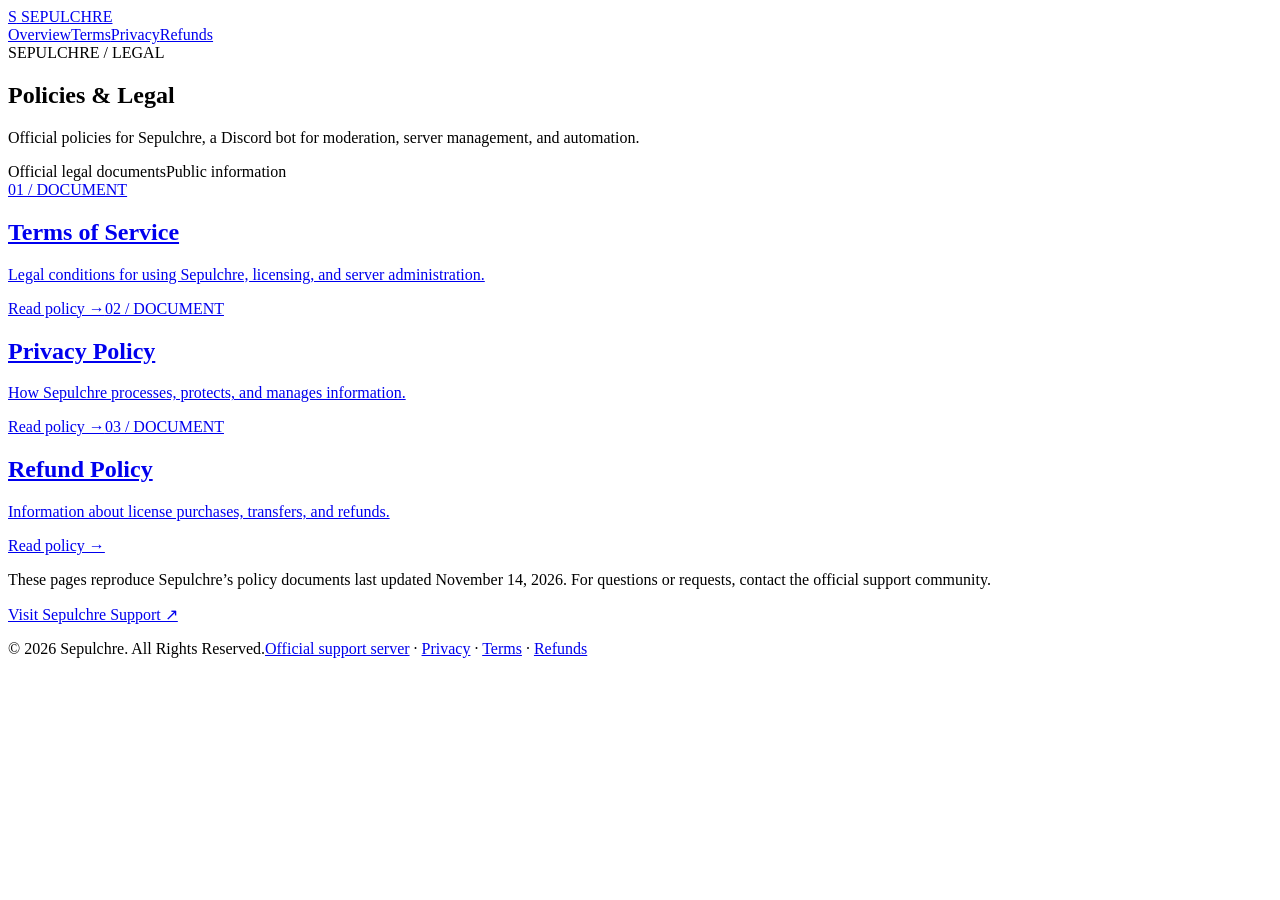
==== index.html @ 314eed8e "Add files via upload" ====
<!doctype html>
<html lang="en"><head><meta charset="utf-8"><meta name="viewport" content="width=device-width, initial-scale=1"><meta name="theme-color" content="#08090c"><meta name="description" content="Official policies for Sepulchre, a Discord bot for moderation, server management, and automation."><title>Policies &amp; Legal · Sepulchre</title><link rel="stylesheet" href="style.css"></head>
<body><header class="top"><div class="shell"><a class="brand" href="index.html"><span class="mark" aria-hidden="true">S</span> SEPULCHRE</a><nav class="nav" aria-label="Main navigation"><a href="index.html" aria-current="page">Overview</a><a href="terms.html">Terms</a><a href="privacy.html">Privacy</a><a href="refunds.html">Refunds</a></nav></div></header>
<section class="hero"><div class="shell"><div class="eyebrow">SEPULCHRE / LEGAL</div><h1>Policies &amp; Legal</h1><p>Official policies for Sepulchre, a Discord bot for moderation, server management, and automation.</p><div class="meta"><span class="pill">Official legal documents</span><span class="pill">Public information</span></div></div></section>
<main class="main shell"><div class="grid"><a class="tile" href="terms.html"><span class="number">01 / DOCUMENT</span><h2>Terms of Service</h2><p>Legal conditions for using Sepulchre, licensing, and server administration.</p><span class="read">Read policy →</span></a><a class="tile" href="privacy.html"><span class="number">02 / DOCUMENT</span><h2>Privacy Policy</h2><p>How Sepulchre processes, protects, and manages information.</p><span class="read">Read policy →</span></a><a class="tile" href="refunds.html"><span class="number">03 / DOCUMENT</span><h2>Refund Policy</h2><p>Information about license purchases, transfers, and refunds.</p><span class="read">Read policy →</span></a></div><p class="note">These pages reproduce Sepulchre’s policy documents last updated November 14, 2026. For questions or requests, contact the official support community.</p><p><a class="support" href="https://discord.gg/88nA6GTD7Q" target="_blank" rel="noopener noreferrer">Visit Sepulchre Support ↗</a></p></main><footer class="footer"><div class="shell"><span>© 2026 Sepulchre. All Rights Reserved.</span><span><a href="https://discord.gg/88nA6GTD7Q" target="_blank" rel="noopener noreferrer">Official support server</a> · <a href="privacy.html">Privacy</a> · <a href="terms.html">Terms</a> · <a href="refunds.html">Refunds</a></span></div></footer></body></html>
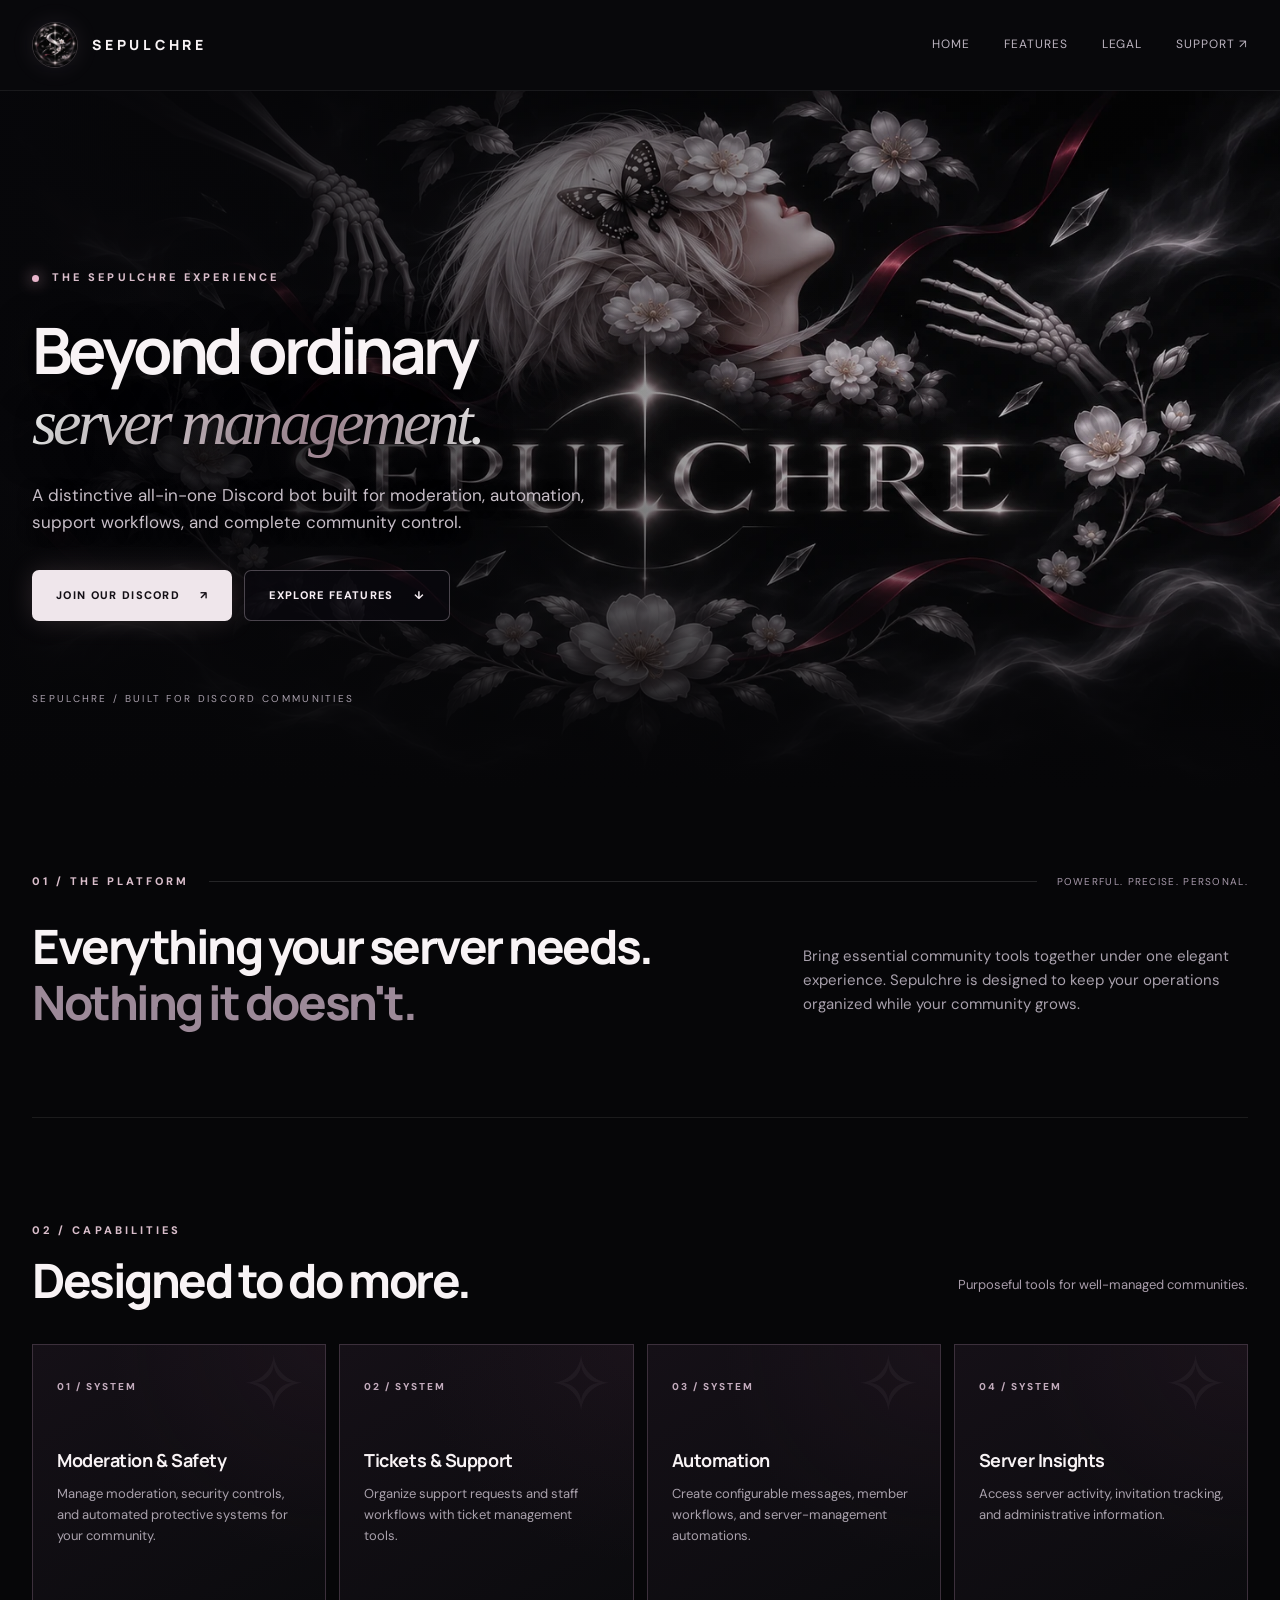
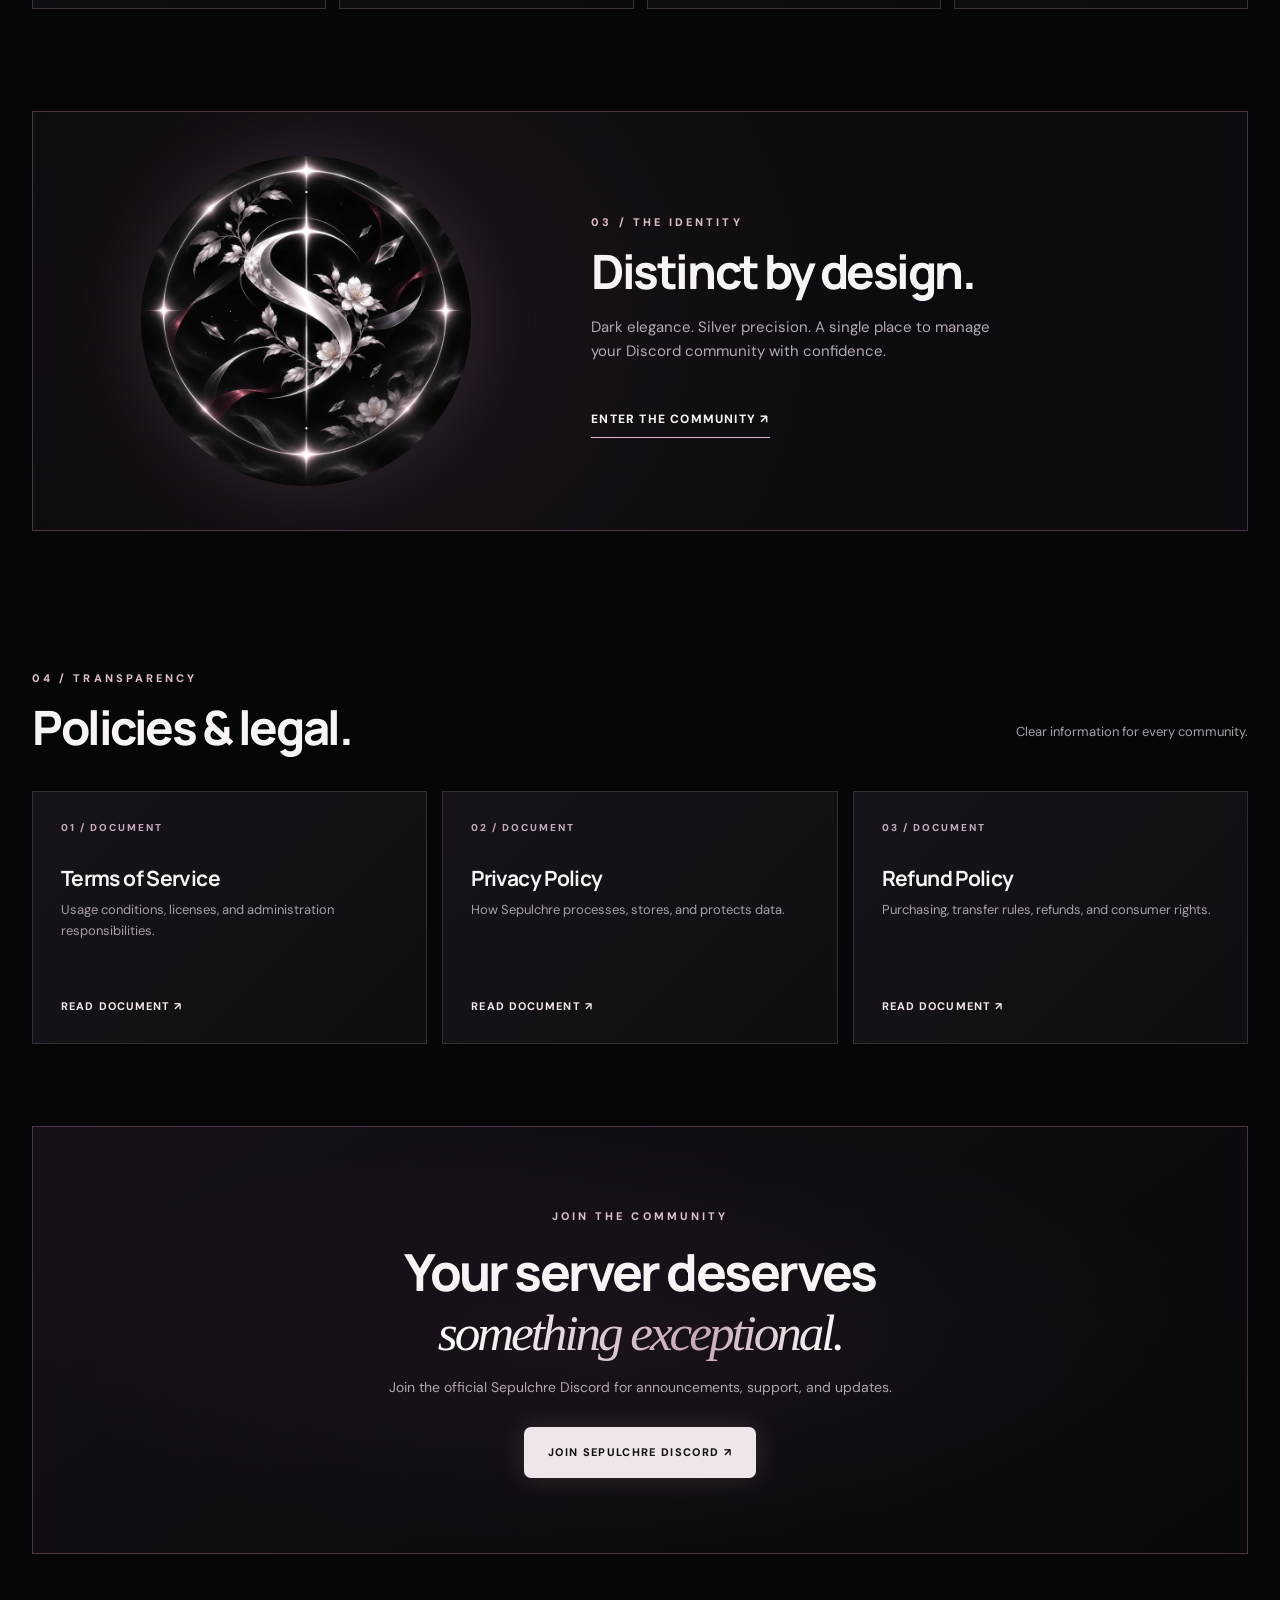
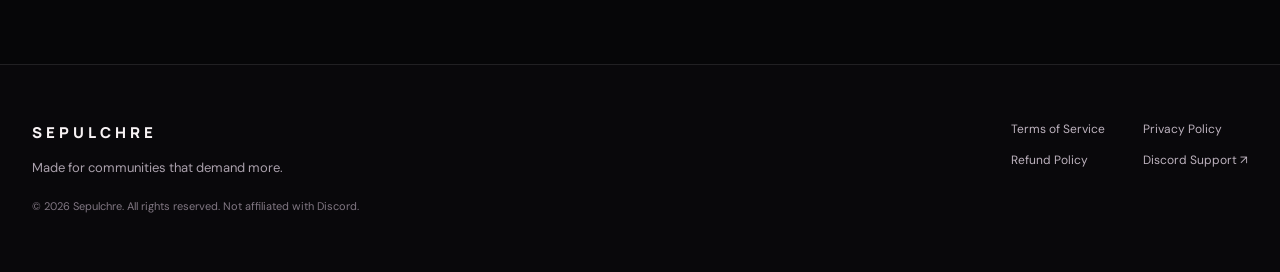
==== commit 34386a84: "Add files via upload" ====
--- a/index.html
+++ b/index.html
@@ -1,5 +1 @@
-<!doctype html>
-<html lang="en"><head><meta charset="utf-8"><meta name="viewport" content="width=device-width, initial-scale=1"><meta name="theme-color" content="#08090c"><meta name="description" content="Official policies for Sepulchre, a Discord bot for moderation, server management, and automation."><title>Policies &amp; Legal · Sepulchre</title><link rel="stylesheet" href="style.css"></head>
-<body><header class="top"><div class="shell"><a class="brand" href="index.html"><span class="mark" aria-hidden="true">S</span> SEPULCHRE</a><nav class="nav" aria-label="Main navigation"><a href="index.html" aria-current="page">Overview</a><a href="terms.html">Terms</a><a href="privacy.html">Privacy</a><a href="refunds.html">Refunds</a></nav></div></header>
-<section class="hero"><div class="shell"><div class="eyebrow">SEPULCHRE / LEGAL</div><h1>Policies &amp; Legal</h1><p>Official policies for Sepulchre, a Discord bot for moderation, server management, and automation.</p><div class="meta"><span class="pill">Official legal documents</span><span class="pill">Public information</span></div></div></section>
-<main class="main shell"><div class="grid"><a class="tile" href="terms.html"><span class="number">01 / DOCUMENT</span><h2>Terms of Service</h2><p>Legal conditions for using Sepulchre, licensing, and server administration.</p><span class="read">Read policy →</span></a><a class="tile" href="privacy.html"><span class="number">02 / DOCUMENT</span><h2>Privacy Policy</h2><p>How Sepulchre processes, protects, and manages information.</p><span class="read">Read policy →</span></a><a class="tile" href="refunds.html"><span class="number">03 / DOCUMENT</span><h2>Refund Policy</h2><p>Information about license purchases, transfers, and refunds.</p><span class="read">Read policy →</span></a></div><p class="note">These pages reproduce Sepulchre’s policy documents last updated November 14, 2026. For questions or requests, contact the official support community.</p><p><a class="support" href="https://discord.gg/88nA6GTD7Q" target="_blank" rel="noopener noreferrer">Visit Sepulchre Support ↗</a></p></main><footer class="footer"><div class="shell"><span>© 2026 Sepulchre. All Rights Reserved.</span><span><a href="https://discord.gg/88nA6GTD7Q" target="_blank" rel="noopener noreferrer">Official support server</a> · <a href="privacy.html">Privacy</a> · <a href="terms.html">Terms</a> · <a href="refunds.html">Refunds</a></span></div></footer></body></html>+<!doctype html><html lang="en"><head><meta charset="utf-8"><meta name="viewport" content="width=device-width,initial-scale=1"><meta name="theme-color" content="#07070a"><meta name="description" content="Sepulchre — a distinctive all-in-one Discord bot for moderation, automation, and server management."><meta property="og:title" content="Official Website"><meta property="og:description" content="Sepulchre — a distinctive all-in-one Discord bot for moderation, automation, and server management."><meta property="og:type" content="website"><meta property="og:image" content="https://enviedsince.github.io/sepulchre-legal/assets/sepulchre-banner.webp"><link rel="icon" href="assets/sepulchre-emblem.webp" type="image/webp"><link rel="stylesheet" href="style.css"><title>Official Website · Sepulchre</title></head><body class="page-home"><a class="skip-link" href="#main">Skip to content</a><header class="site-header"><div class="container header-inner"><a class="wordmark" href="index.html" aria-label="Sepulchre home"><img src="assets/sepulchre-emblem.webp" alt="" width="45" height="45"><span>SEPULCHRE</span></a><nav class="nav" aria-label="Primary navigation"><a href="index.html">Home</a><a href="index.html#features">Features</a><a href="index.html#documents">Legal</a><a href="https://discord.gg/88nA6GTD7Q" target="_blank" rel="noopener noreferrer">Support ↗</a></nav></div></header><main id="main"><section class="home-hero"><div class="hero-art" aria-hidden="true"></div><div class="hero-bottom-shade" aria-hidden="true"></div><div class="container home-hero-inner"><div class="hero-copy"><span class="hero-kicker"><span class="live-dot" aria-hidden="true"></span> THE SEPULCHRE EXPERIENCE</span><h1>Beyond ordinary<br><em>server management.</em></h1><p>A distinctive all-in-one Discord bot built for moderation, automation, support workflows, and complete community control.</p><div class="hero-buttons"><a class="button button-primary" href="https://discord.gg/88nA6GTD7Q" target="_blank" rel="noopener noreferrer">Join our Discord <span>↗</span></a><a class="button button-ghost" href="#features">Explore features <span>↓</span></a></div><span class="hero-caption">SEPULCHRE / BUILT FOR DISCORD COMMUNITIES</span></div></div></section><section class="intro-section container"><div class="intro-bar"><span class="section-tag">01 / THE PLATFORM</span><span class="tiny-line"></span><span class="intro-badge">POWERFUL. PRECISE. PERSONAL.</span></div><div class="intro-grid"><h2>Everything your server needs.<br><span>Nothing it doesn't.</span></h2><p>Bring essential community tools together under one elegant experience. Sepulchre is designed to keep your operations organized while your community grows.</p></div></section><section class="features-section container" id="features"><div class="section-heading"><div><p class="section-tag">02 / CAPABILITIES</p><h2>Designed to do more.</h2></div><p>Purposeful tools for well-managed communities.</p></div><div class="features-grid"><article class="feature"><span class="feature-num">01 / SYSTEM</span><h3>Moderation & Safety</h3><p>Manage moderation, security controls, and automated protective systems for your community.</p><span class="feature-deco">✧</span></article><article class="feature"><span class="feature-num">02 / SYSTEM</span><h3>Tickets & Support</h3><p>Organize support requests and staff workflows with ticket management tools.</p><span class="feature-deco">✧</span></article><article class="feature"><span class="feature-num">03 / SYSTEM</span><h3>Automation</h3><p>Create configurable messages, member workflows, and server-management automations.</p><span class="feature-deco">✧</span></article><article class="feature"><span class="feature-num">04 / SYSTEM</span><h3>Server Insights</h3><p>Access server activity, invitation tracking, and administrative information.</p><span class="feature-deco">✧</span></article></div></section><section class="identity-section container"><div class="identity-panel"><div class="identity-emblem"><img src="assets/sepulchre-emblem.webp" alt="Sepulchre silver S emblem" loading="lazy"></div><div class="identity-copy"><p class="section-tag">03 / THE IDENTITY</p><h2>Distinct by design.</h2><p>Dark elegance. Silver precision. A single place to manage your Discord community with confidence.</p><a href="https://discord.gg/88nA6GTD7Q" target="_blank" rel="noopener noreferrer">Enter the community <span>↗</span></a></div></div></section><section class="legal-section container" id="documents"><div class="section-heading"><div><p class="section-tag">04 / TRANSPARENCY</p><h2>Policies & legal.</h2></div><p>Clear information for every community.</p></div><div class="document-grid"><a href="terms.html" class="doc-card"><span>01 / DOCUMENT</span><h3>Terms of Service</h3><p>Usage conditions, licenses, and administration responsibilities.</p><b>Read document ↗</b></a><a href="privacy.html" class="doc-card"><span>02 / DOCUMENT</span><h3>Privacy Policy</h3><p>How Sepulchre processes, stores, and protects data.</p><b>Read document ↗</b></a><a href="refunds.html" class="doc-card"><span>03 / DOCUMENT</span><h3>Refund Policy</h3><p>Purchasing, transfer rules, refunds, and consumer rights.</p><b>Read document ↗</b></a></div></section><section class="cta-section container"><div class="cta-content"><span class="section-tag">JOIN THE COMMUNITY</span><h2>Your server deserves<br><em>something exceptional.</em></h2><p>Join the official Sepulchre Discord for announcements, support, and updates.</p><a class="button button-primary" href="https://discord.gg/88nA6GTD7Q" target="_blank" rel="noopener noreferrer">Join Sepulchre Discord ↗</a></div></section></main><footer class="footer"><div class="container footer-inner"><div><a href="index.html" class="footer-brand">SEPULCHRE</a><p>Made for communities that demand more.</p><small>© 2026 Sepulchre. All rights reserved. Not affiliated with Discord.</small></div><div class="footer-links"><a href="terms.html">Terms of Service</a><a href="privacy.html">Privacy Policy</a><a href="refunds.html">Refund Policy</a><a href="https://discord.gg/88nA6GTD7Q" target="_blank" rel="noopener noreferrer">Discord Support ↗</a></div></div></footer></body></html>
--- a/style.css
+++ b/style.css
@@ -0,0 +1,5 @@
+@import url('https://fonts.googleapis.com/css2?family=DM+Sans:wght@400;500;600;700&family=Manrope:wght@400;500;600;700;800&display=swap');
+:root{color-scheme:dark;--base:#060608;--panel:#0e0d11;--panel2:#141218;--white:#f8f3f5;--muted:#a8a0ac;--silver:#dad2dc;--rose:#9a586a;--border:#342b35}*{box-sizing:border-box}html{scroll-behavior:smooth;scroll-padding-top:100px}body{margin:0;background:var(--base);color:var(--white);font-family:'DM Sans',system-ui,-apple-system,sans-serif;line-height:1.6;-webkit-font-smoothing:antialiased}a{color:inherit;text-decoration:none}a:focus-visible{outline:2px solid #f4dfe9;outline-offset:4px}button,a{-webkit-tap-highlight-color:transparent}::selection{background:#824a62;color:#fff}.container{width:min(1240px,calc(100% - 64px));margin-inline:auto}.skip-link{position:absolute;left:-9999px;top:5px;background:#fff;color:#111;padding:12px;z-index:1000}.skip-link:focus{left:12px}.site-header{position:relative;z-index:30;background:#09090dcc;border-bottom:1px solid #ffffff12;backdrop-filter:blur(20px)}.header-inner{display:flex;justify-content:space-between;align-items:center;min-height:90px;gap:20px}.wordmark{display:inline-flex;align-items:center;gap:14px;font-family:Manrope,sans-serif;letter-spacing:.27em;font-weight:800;font-size:14px}.wordmark img{width:46px;height:46px;object-fit:cover;border-radius:50%;border:1px solid #e5cbd338;box-shadow:0 0 24px #edc6da18}.nav{display:flex;align-items:center;gap:34px}.nav a{font-size:12px;letter-spacing:.08em;text-transform:uppercase;color:#bcb4c0;transition:color .2s}.nav a:hover{color:#fff}.home-hero{min-height:710px;position:relative;isolation:isolate;background:#09080b;display:flex;align-items:end;overflow:hidden}.hero-art{position:absolute;inset:0;background-image:linear-gradient(90deg,#07070a 0%,#07070ad9 18%,#07070a65 43%,#07070a08 75%),url('assets/sepulchre-banner.webp');background-position:center,center 33%;background-size:cover;z-index:-3;opacity:.94}.hero-bottom-shade{position:absolute;inset:0;background:linear-gradient(0deg,#060608 1%,#06060812 50%,#06060844 100%);z-index:-2}.home-hero-inner{padding-top:140px;padding-bottom:94px}.hero-copy{max-width:680px}.hero-kicker,.section-tag,.kicker{color:#d9becb;font-size:11px;letter-spacing:.28em;font-weight:800;text-transform:uppercase}.hero-kicker{display:inline-flex;align-items:center;gap:13px}.live-dot{display:inline-block;width:7px;height:7px;border-radius:50%;background:#e8b5cb;box-shadow:0 0 15px #eab6c5}.hero-copy h1{font:700 clamp(45px,5vw,78px)/1.09 Manrope,sans-serif;letter-spacing:-.063em;margin:26px 0 24px;text-shadow:0 5px 38px #000}.hero-copy h1 em,.cta-content h2 em{font-family:Georgia,serif;font-weight:400;font-style:italic;letter-spacing:-.06em;background:linear-gradient(105deg,#fff 5%,#c6a8b6 65%,#fff);color:transparent;background-clip:text}.hero-copy>p{font-size:17px;max-width:570px;color:#c7bec7;text-shadow:0 3px 16px #000}.hero-buttons{display:flex;gap:12px;flex-wrap:wrap;margin-top:34px}.button{display:inline-flex;align-items:center;justify-content:center;gap:20px;min-height:51px;padding:13px 24px;border-radius:7px;text-transform:uppercase;font-size:11px;font-weight:800;letter-spacing:.12em;transition:transform .2s,box-shadow .2s,background .2s}.button:hover{transform:translateY(-2px)}.button-primary{background:#efe6eb;color:#141016;box-shadow:0 0 26px #e7bcc52a}.button-primary:hover{background:white;box-shadow:0 0 35px #ffdde05b}.button-ghost{border:1px solid #a599a46b;background:#0b09127a;color:#f8eff5}.button-ghost:hover{background:#ffffff14}.hero-caption{display:block;font-size:10px;letter-spacing:.23em;color:#aaa0ad;margin-top:70px}.intro-section{padding-top:72px;padding-bottom:86px;border-bottom:1px solid #ffffff15}.intro-bar{display:flex;align-items:center;gap:20px}.tiny-line{height:1px;flex:1;background:#ffffff20}.intro-badge{color:#a799aa;font-size:10px;letter-spacing:.13em}.intro-grid{display:grid;grid-template-columns:1.2fr .8fr;gap:8vw;align-items:end;margin-top:27px}.intro-grid h2,.section-heading h2,.identity-copy h2{font:750 clamp(32px,3.7vw,54px)/1.2 Manrope,sans-serif;letter-spacing:-.052em;margin:0}.intro-grid h2 span{color:#9c8998}.intro-grid p{color:var(--muted);font-size:15px;max-width:440px}.features-section,.legal-section{padding-top:104px;padding-bottom:82px}.section-heading{display:flex;align-items:end;justify-content:space-between;gap:24px;margin-bottom:35px}.section-heading .section-tag{margin:0 0 12px}.section-heading>p{color:#a99dab;font-size:13px}.features-grid{display:grid;grid-template-columns:repeat(4,minmax(0,1fr));gap:13px}.feature{position:relative;min-height:265px;border:1px solid #3c303c;background:radial-gradient(circle at 100% 0%,#3e243632,transparent 55%),linear-gradient(150deg,#151017,#0b0b0e);padding:27px 24px;overflow:hidden;transition:transform .25s,border-color .25s}.feature:hover,.doc-card:hover{transform:translateY(-5px);border-color:#8d6d83}.feature-num,.doc-card>span{font-size:10px;letter-spacing:.2em;color:#c3acbd;font-weight:800}.feature h3{font-size:18px;font-family:Manrope,sans-serif;letter-spacing:-.025em;margin:49px 0 9px}.feature p{font-size:13px;color:#a9a1ac;margin:0}.feature-deco{position:absolute;font-size:80px;top:0;right:18px;color:#eed5e40c;line-height:1}.identity-section{padding-top:20px;padding-bottom:35px}.identity-panel{border:1px solid #493748;min-height:420px;background:radial-gradient(circle at 30% 50%,#4b2b443c,transparent 54%),#0d0b0f;display:grid;grid-template-columns:.9fr 1.1fr;align-items:center;overflow:hidden}.identity-emblem{display:grid;place-items:center;padding:24px}.identity-emblem img{width:min(330px,80%);border-radius:50%;box-shadow:0 0 75px #f0cfdf1d}.identity-copy{padding:65px 7vw 65px 12px}.identity-copy p:not(.section-tag){max-width:420px;color:#b4a8b5;font-size:15px}.identity-copy a{display:inline-block;border-bottom:1px solid #d8b8cc;padding:15px 0 8px;margin-top:17px;font-size:12px;font-weight:800;letter-spacing:.1em;text-transform:uppercase}.document-grid{display:grid;grid-template-columns:repeat(3,minmax(0,1fr));gap:15px}.doc-card{display:flex;flex-direction:column;min-height:253px;padding:28px;border:1px solid #352e38;background:linear-gradient(135deg,#18131b,#0f0e12);transition:transform .2s,border-color .2s}.doc-card h3{font:700 21px Manrope,sans-serif;letter-spacing:-.03em;margin:28px 0 8px}.doc-card p{font-size:13px;color:#aa9dab;margin:0}.doc-card b{font-size:11px;letter-spacing:.1em;text-transform:uppercase;color:#f5e8ef;margin-top:auto;padding-top:28px}.cta-section{padding-bottom:110px}.cta-content{text-align:center;padding:75px 20px;border:1px solid #4b3544;background:radial-gradient(ellipse at center,#3b243940,transparent 70%),linear-gradient(145deg,#171018,#08080b)}.cta-content h2{font:750 clamp(35px,4vw,57px)/1.15 Manrope,sans-serif;letter-spacing:-.05em;margin:14px 0}.cta-content>p{font-size:14px;color:#b0a5af;margin-bottom:28px}.footer{border-top:1px solid #ffffff19;background:#09080b}.footer-inner{display:flex;justify-content:space-between;gap:35px;padding-top:55px;padding-bottom:54px}.footer-brand{font:800 15px Manrope,sans-serif;letter-spacing:.27em}.footer p{font-size:13px;color:#aaa0ac}.footer small{color:#817783;font-size:11px}.footer-links{display:grid;grid-template-columns:repeat(2,max-content);gap:12px 38px;align-content:start}.footer-links a{color:#bdb2be;font-size:12px}.footer-links a:hover{color:white}
+/* Policy pages: preserve the original document wording exactly */
+.legal-hero{border-bottom:1px solid #ffffff17;position:relative;isolation:isolate;overflow:hidden;background:#0b090e;padding:92px 0 72px}.legal-art{position:absolute;inset:0;z-index:-1;background:linear-gradient(90deg,#09080de8,#09080db8 58%,#09080db0),url('assets/sepulchre-banner.webp') center 38%/cover;opacity:.8}.kicker{margin:0}.kicker-line{display:inline-block;width:23px;height:1px;background:#bda3b4;vertical-align:middle;margin:0 8px}.legal-hero h1{font:750 clamp(37px,5vw,68px)/1.12 Manrope,sans-serif;letter-spacing:-.06em;margin:20px 0 12px}.lead{max-width:660px;color:#c6bbc7;font-size:16px}.legal-meta{display:flex;flex-wrap:wrap;gap:12px;margin-top:26px}.legal-meta span{border:1px solid #675061;background:#171019c7;padding:8px 12px;font-size:10px;letter-spacing:.1em;color:#e2cfdc}.legal-main{padding-top:55px;padding-bottom:95px}.legal-layout{display:grid;grid-template-columns:230px 1fr;gap:34px;align-items:start}.legal-sidebar{position:sticky;top:24px;display:flex;flex-direction:column;gap:6px;border:1px solid #382d37;background:#100d12;padding:18px}.side-title{font-size:10px;letter-spacing:.2em;font-weight:800;color:#bca4b7;margin:6px 10px 17px}.legal-sidebar>a{display:flex;justify-content:space-between;padding:12px 10px;font-size:13px;color:#b8adb9}.legal-sidebar>a:hover,.legal-sidebar>a.selected{background:#2b1b2a;color:#fff}.side-support{border-top:1px solid #ffffff17;padding:21px 10px 5px;color:#998c9b;font-size:12px}.side-support a{display:block;color:#efe0ea;margin-top:9px}.legal-document{background:linear-gradient(135deg,#151018,#0c0b0e);border:1px solid #403341;padding:clamp(24px,4vw,58px);min-width:0}.policy>h1{display:none}.policy{font-size:14px;line-height:1.92;overflow-wrap:anywhere}.policy p,.policy li{color:#c4bac6}.policy p:first-of-type{color:#b1a2b3}.policy strong{color:#f6eef3}.policy h3,.policy h2{font:700 clamp(18px,2vw,24px)/1.35 Manrope,sans-serif;letter-spacing:-.025em;color:#fbf2f7;margin:40px 0 17px;scroll-margin-top:20px}.policy ul{padding-left:22px}.policy li{padding-left:3px;margin:7px 0}.policy hr{border:0;border-top:1px solid #463342;margin:32px 0}.policy a{color:#f1cfe0;text-decoration:underline;text-underline-offset:3px}
+@media(max-width:1050px){.features-grid{grid-template-columns:repeat(2,minmax(0,1fr))}.home-hero{min-height:650px}.hero-art{background-position:center,58% center}}@media(max-width:740px){.container{width:min(100% - 34px,1240px)}.header-inner{min-height:74px;flex-wrap:wrap;padding:10px 0}.wordmark{font-size:11px;gap:8px}.wordmark img{width:37px;height:37px}.nav{gap:12px}.nav a{font-size:10px}.home-hero{min-height:680px;align-items:end}.hero-art{background-image:linear-gradient(0deg,#060608 0%,#07070aa8 50%,#07070a40 100%),url('assets/sepulchre-banner.webp');background-position:center,61% top;background-size:cover}.home-hero-inner{padding-top:230px;padding-bottom:64px}.hero-copy h1{font-size:clamp(38px,9vw,57px)}.hero-copy>p{font-size:15px}.hero-caption{margin-top:45px}.intro-section{padding-top:54px;padding-bottom:54px}.intro-grid{grid-template-columns:1fr;gap:8px}.intro-badge{display:none}.features-section,.legal-section{padding-top:65px;padding-bottom:48px}.section-heading{display:block}.features-grid,.document-grid{grid-template-columns:1fr}.feature{min-height:215px}.feature h3{margin-top:28px}.identity-panel{grid-template-columns:1fr}.identity-emblem{padding:30px}.identity-emblem img{max-width:210px}.identity-copy{padding:15px 30px 48px}.cta-section{padding-bottom:65px}.cta-content{padding:55px 16px}.footer-inner{flex-direction:column}.footer-links{gap:10px 24px}.legal-hero{padding:65px 0 45px}.legal-layout{grid-template-columns:1fr;gap:22px}.legal-sidebar{position:static}.legal-main{padding:25px 0 60px}.legal-document{padding:25px 18px}.policy{font-size:13px}}@media(prefers-reduced-motion:reduce){*,*:before,*:after{scroll-behavior:auto!important;transition:none!important;animation:none!important}}
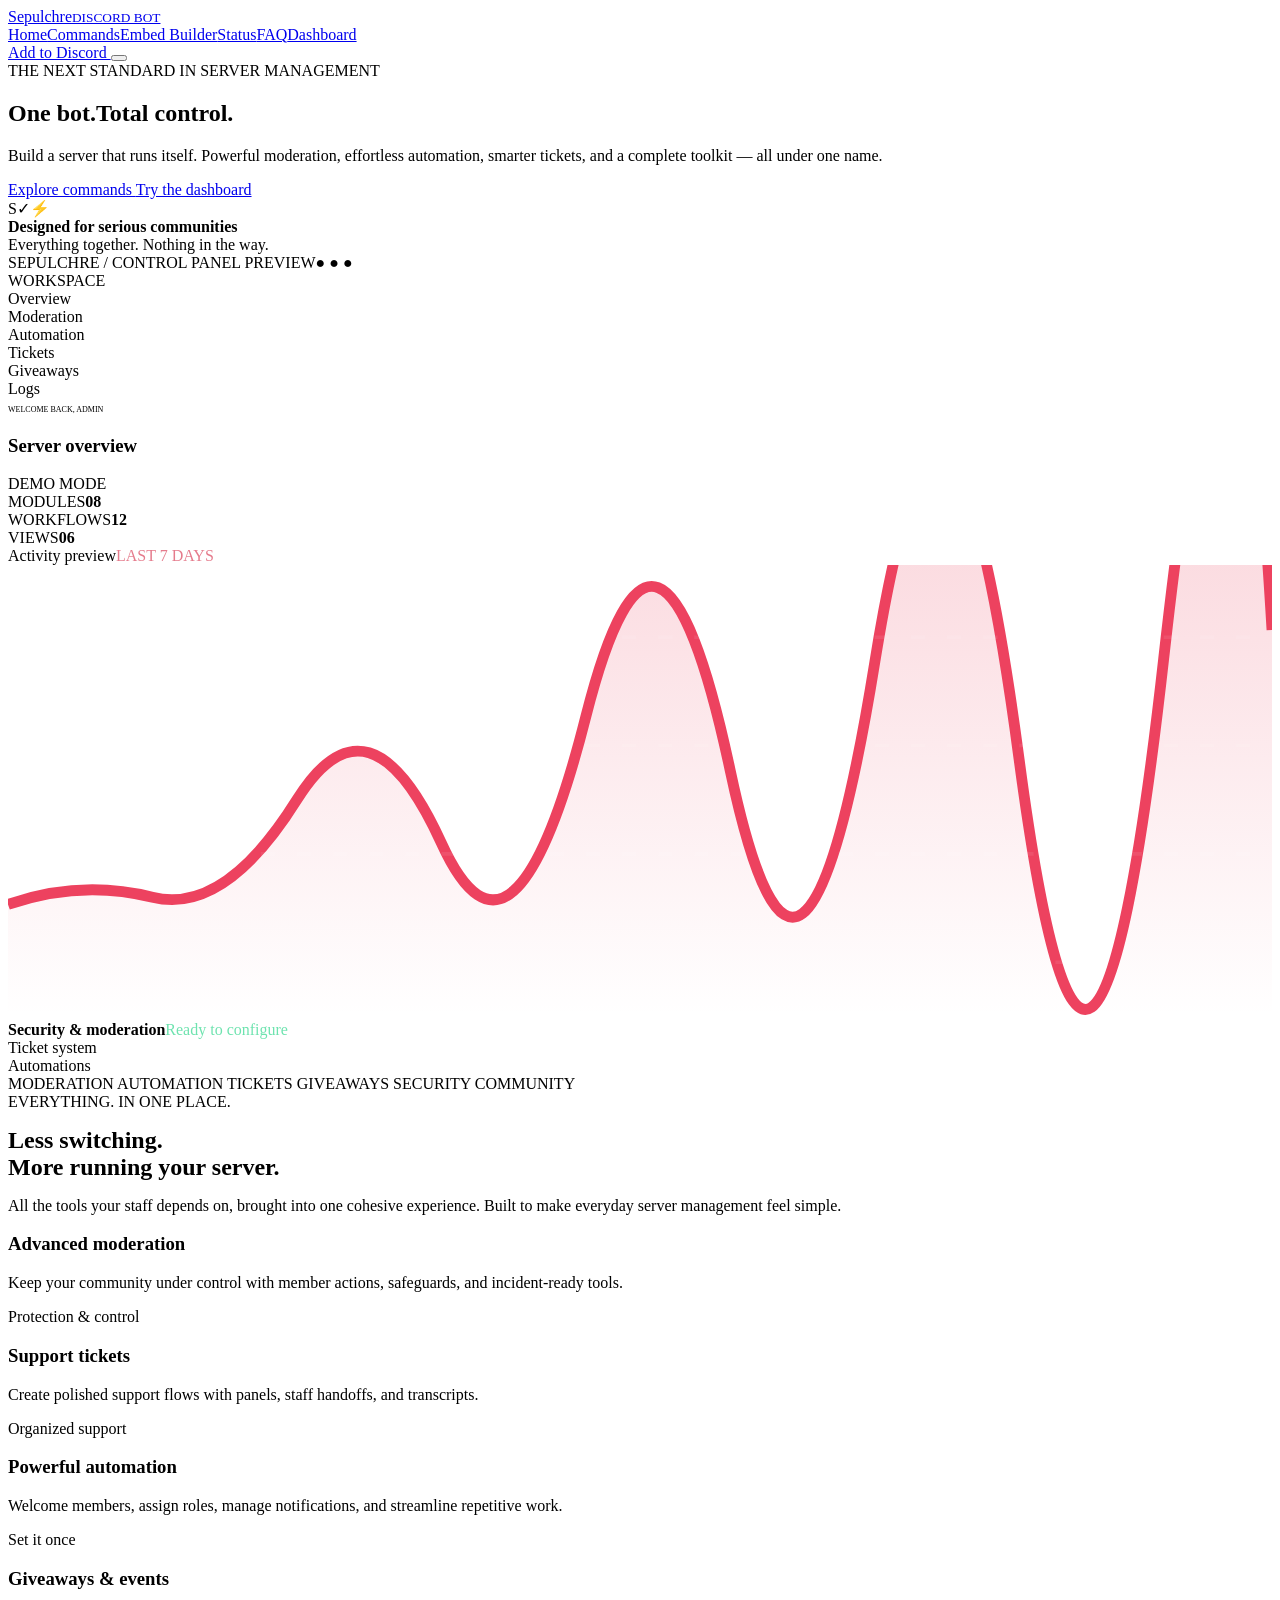
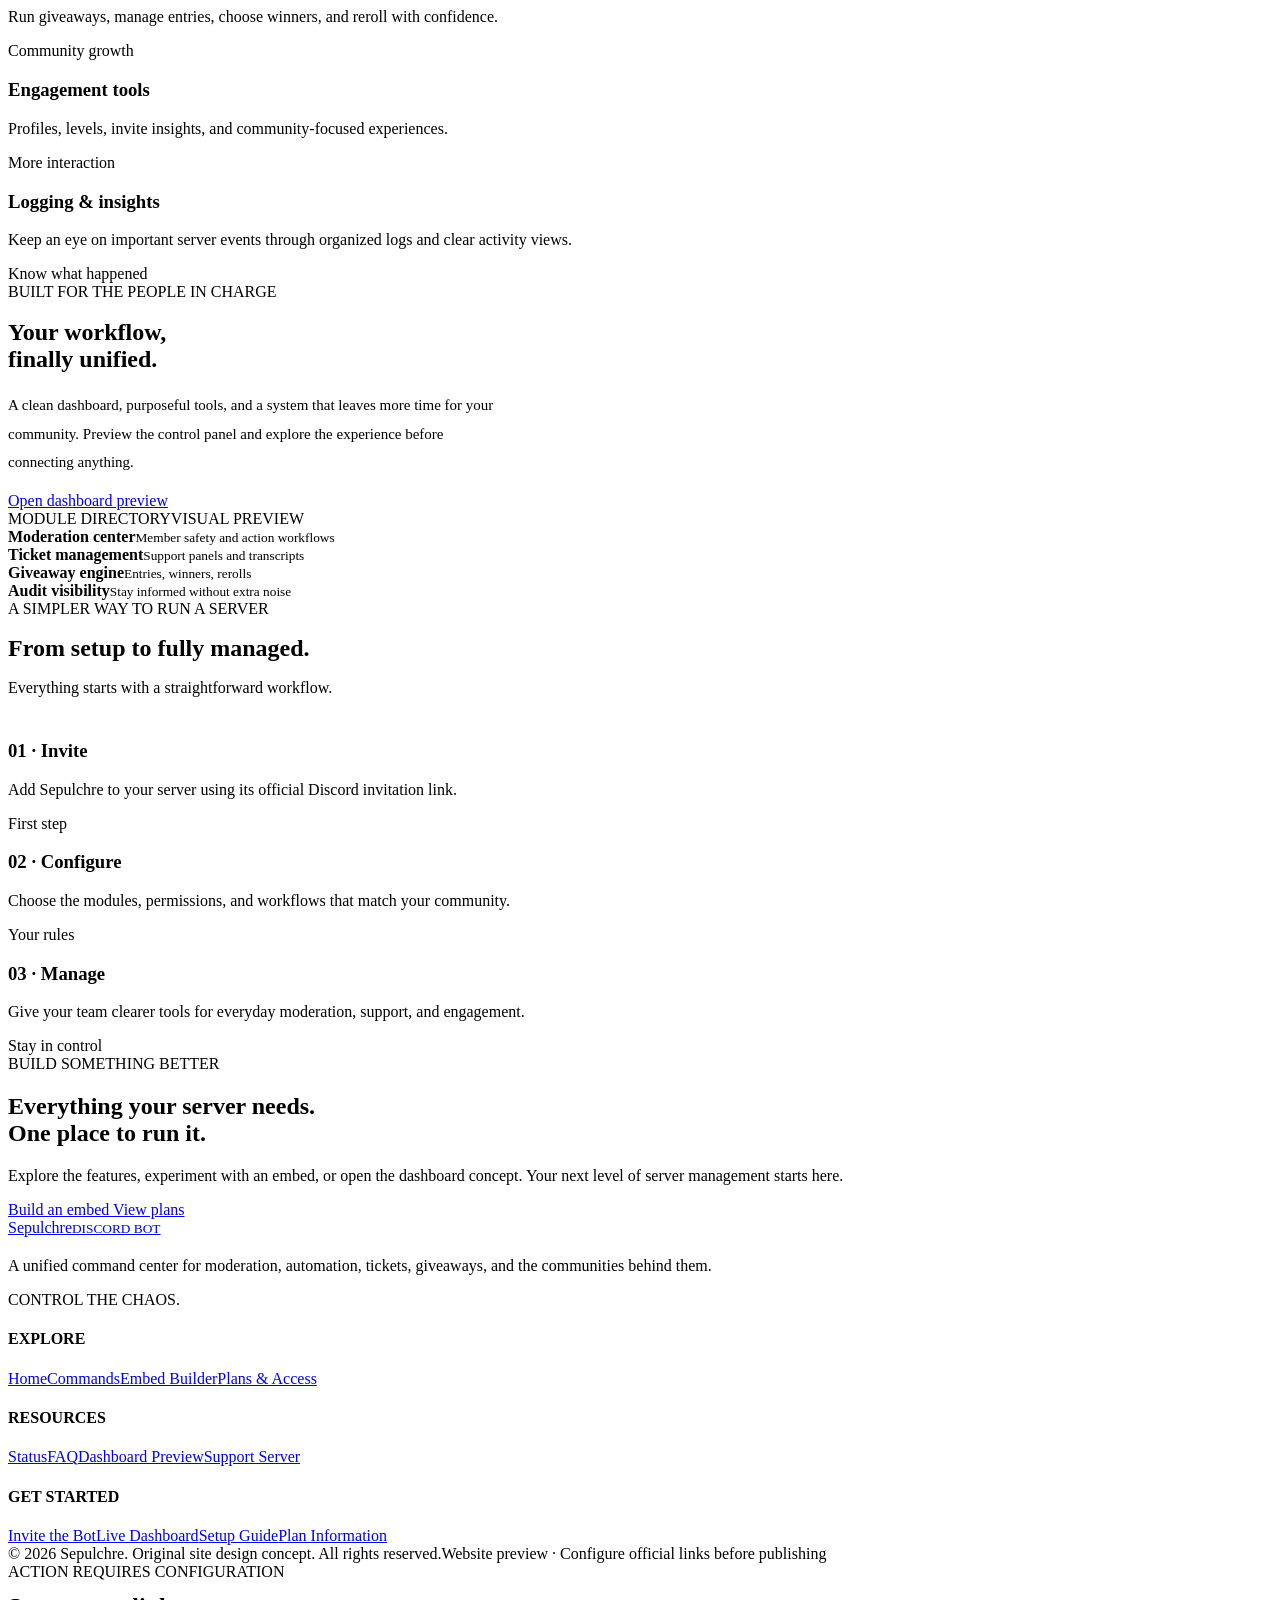
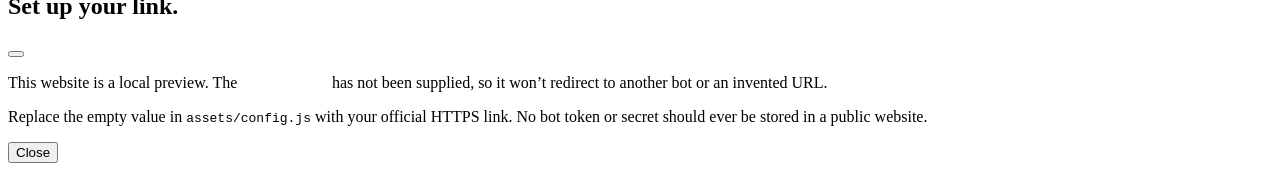
==== commit 7725fe65: "Add files via upload" ====
--- a/index.html
+++ b/index.html
@@ -1 +1,5 @@
-<!doctype html><html lang="en"><head><meta charset="utf-8"><meta name="viewport" content="width=device-width,initial-scale=1"><meta name="theme-color" content="#07070a"><meta name="description" content="Sepulchre — a distinctive all-in-one Discord bot for moderation, automation, and server management."><meta property="og:title" content="Official Website"><meta property="og:description" content="Sepulchre — a distinctive all-in-one Discord bot for moderation, automation, and server management."><meta property="og:type" content="website"><meta property="og:image" content="https://enviedsince.github.io/sepulchre-legal/assets/sepulchre-banner.webp"><link rel="icon" href="assets/sepulchre-emblem.webp" type="image/webp"><link rel="stylesheet" href="style.css"><title>Official Website · Sepulchre</title></head><body class="page-home"><a class="skip-link" href="#main">Skip to content</a><header class="site-header"><div class="container header-inner"><a class="wordmark" href="index.html" aria-label="Sepulchre home"><img src="assets/sepulchre-emblem.webp" alt="" width="45" height="45"><span>SEPULCHRE</span></a><nav class="nav" aria-label="Primary navigation"><a href="index.html">Home</a><a href="index.html#features">Features</a><a href="index.html#documents">Legal</a><a href="https://discord.gg/88nA6GTD7Q" target="_blank" rel="noopener noreferrer">Support ↗</a></nav></div></header><main id="main"><section class="home-hero"><div class="hero-art" aria-hidden="true"></div><div class="hero-bottom-shade" aria-hidden="true"></div><div class="container home-hero-inner"><div class="hero-copy"><span class="hero-kicker"><span class="live-dot" aria-hidden="true"></span> THE SEPULCHRE EXPERIENCE</span><h1>Beyond ordinary<br><em>server management.</em></h1><p>A distinctive all-in-one Discord bot built for moderation, automation, support workflows, and complete community control.</p><div class="hero-buttons"><a class="button button-primary" href="https://discord.gg/88nA6GTD7Q" target="_blank" rel="noopener noreferrer">Join our Discord <span>↗</span></a><a class="button button-ghost" href="#features">Explore features <span>↓</span></a></div><span class="hero-caption">SEPULCHRE / BUILT FOR DISCORD COMMUNITIES</span></div></div></section><section class="intro-section container"><div class="intro-bar"><span class="section-tag">01 / THE PLATFORM</span><span class="tiny-line"></span><span class="intro-badge">POWERFUL. PRECISE. PERSONAL.</span></div><div class="intro-grid"><h2>Everything your server needs.<br><span>Nothing it doesn't.</span></h2><p>Bring essential community tools together under one elegant experience. Sepulchre is designed to keep your operations organized while your community grows.</p></div></section><section class="features-section container" id="features"><div class="section-heading"><div><p class="section-tag">02 / CAPABILITIES</p><h2>Designed to do more.</h2></div><p>Purposeful tools for well-managed communities.</p></div><div class="features-grid"><article class="feature"><span class="feature-num">01 / SYSTEM</span><h3>Moderation & Safety</h3><p>Manage moderation, security controls, and automated protective systems for your community.</p><span class="feature-deco">✧</span></article><article class="feature"><span class="feature-num">02 / SYSTEM</span><h3>Tickets & Support</h3><p>Organize support requests and staff workflows with ticket management tools.</p><span class="feature-deco">✧</span></article><article class="feature"><span class="feature-num">03 / SYSTEM</span><h3>Automation</h3><p>Create configurable messages, member workflows, and server-management automations.</p><span class="feature-deco">✧</span></article><article class="feature"><span class="feature-num">04 / SYSTEM</span><h3>Server Insights</h3><p>Access server activity, invitation tracking, and administrative information.</p><span class="feature-deco">✧</span></article></div></section><section class="identity-section container"><div class="identity-panel"><div class="identity-emblem"><img src="assets/sepulchre-emblem.webp" alt="Sepulchre silver S emblem" loading="lazy"></div><div class="identity-copy"><p class="section-tag">03 / THE IDENTITY</p><h2>Distinct by design.</h2><p>Dark elegance. Silver precision. A single place to manage your Discord community with confidence.</p><a href="https://discord.gg/88nA6GTD7Q" target="_blank" rel="noopener noreferrer">Enter the community <span>↗</span></a></div></div></section><section class="legal-section container" id="documents"><div class="section-heading"><div><p class="section-tag">04 / TRANSPARENCY</p><h2>Policies & legal.</h2></div><p>Clear information for every community.</p></div><div class="document-grid"><a href="terms.html" class="doc-card"><span>01 / DOCUMENT</span><h3>Terms of Service</h3><p>Usage conditions, licenses, and administration responsibilities.</p><b>Read document ↗</b></a><a href="privacy.html" class="doc-card"><span>02 / DOCUMENT</span><h3>Privacy Policy</h3><p>How Sepulchre processes, stores, and protects data.</p><b>Read document ↗</b></a><a href="refunds.html" class="doc-card"><span>03 / DOCUMENT</span><h3>Refund Policy</h3><p>Purchasing, transfer rules, refunds, and consumer rights.</p><b>Read document ↗</b></a></div></section><section class="cta-section container"><div class="cta-content"><span class="section-tag">JOIN THE COMMUNITY</span><h2>Your server deserves<br><em>something exceptional.</em></h2><p>Join the official Sepulchre Discord for announcements, support, and updates.</p><a class="button button-primary" href="https://discord.gg/88nA6GTD7Q" target="_blank" rel="noopener noreferrer">Join Sepulchre Discord ↗</a></div></section></main><footer class="footer"><div class="container footer-inner"><div><a href="index.html" class="footer-brand">SEPULCHRE</a><p>Made for communities that demand more.</p><small>© 2026 Sepulchre. All rights reserved. Not affiliated with Discord.</small></div><div class="footer-links"><a href="terms.html">Terms of Service</a><a href="privacy.html">Privacy Policy</a><a href="refunds.html">Refund Policy</a><a href="https://discord.gg/88nA6GTD7Q" target="_blank" rel="noopener noreferrer">Discord Support ↗</a></div></div></footer></body></html>+<!doctype html><html lang="en"><head><meta charset="utf-8"><meta name="viewport" content="width=device-width,initial-scale=1"><meta name="theme-color" content="#09090c"><meta name="description" content="Sepulchre is a unified Discord server management bot with moderation, automation, tickets, giveaways and more."><meta property="og:title" content="Home — Sepulchre"><meta property="og:description" content="Sepulchre is a unified Discord server management bot with moderation, automation, tickets, giveaways and more."><title>Home — Sepulchre</title><link rel="icon" href="assets/sepulchre-mark.svg" type="image/svg+xml"><link rel="stylesheet" href="assets/style.css"><script src="assets/config.js"></script><script defer src="assets/site.js"></script></head><body><header class="nav-shell"><div class="container nav"><a class="brand" href="index.html" aria-label="Sepulchre home"><img class="brand-symbol" src="assets/sepulchre-mark.svg" alt=""><span class="brand-name">Sepulchre<small>DISCORD BOT</small></span></a><nav id="main-nav" class="nav-links" aria-label="Main navigation"><a class="nav-link active" href="index.html">Home</a><a class="nav-link" href="commands.html">Commands</a><a class="nav-link" href="embeds.html">Embed Builder</a><a class="nav-link" href="status.html">Status</a><a class="nav-link" href="faq.html">FAQ</a><a class="nav-link" href="dashboard.html">Dashboard</a></nav><div class="nav-actions"><a class="btn btn-primary btn-small desktop-cta" href="#" data-action-link="inviteUrl">Add to Discord <span data-icon="arrow"></span></a><button class="menu-button" id="mobile-menu" aria-label="Toggle menu" aria-expanded="false" aria-controls="main-nav"><span data-icon="menu"></span></button></div></div></header><main id="main"><section class="hero"><div class="container hero-grid"><div class="hero-copy"><span class="eyebrow">THE NEXT STANDARD IN SERVER MANAGEMENT</span><h1>One bot.<span class="silver-text">Total <span class="gradient-text">control.</span></span></h1><p>Build a server that runs itself. Powerful moderation, effortless automation, smarter tickets, and a complete toolkit — all under one name.</p><div class="button-row"><a class="btn btn-primary" href="commands.html" >Explore commands <span data-icon="arrow"></span></a><a class="btn btn-outline" href="dashboard.html" >Try the dashboard <span data-icon="eye"></span></a></div><div class="hero-note"><div class="stack-icons"><span>S</span><span>✓</span><span>⚡</span></div><span><b>Designed for serious communities</b><br>Everything together. Nothing in the way.</span></div></div><div class="hero-visual"><div class="demo-window"><div class="window-top"><div class="window-dots"><i></i><i></i><i></i></div><span>SEPULCHRE / CONTROL PANEL PREVIEW</span><span>● ● ●</span></div><div class="window-content"><div class="mock-side"><div class="mock-title">WORKSPACE</div><div class="mock-nav selected"><span data-icon="chart"></span> Overview</div><div class="mock-nav"><span data-icon="shield"></span> Moderation</div><div class="mock-nav"><span data-icon="zap"></span> Automation</div><div class="mock-nav"><span data-icon="ticket"></span> Tickets</div><div class="mock-nav"><span data-icon="gift"></span> Giveaways</div><div class="mock-nav"><span data-icon="log"></span> Logs</div></div><div class="mock-main"><div class="mock-top"><div><span class="overline" style="font-size:8px">WELCOME BACK, ADMIN</span><h3>Server overview</h3></div><span class="dot-label">DEMO MODE</span></div><div class="mock-stats"><div class="mock-stat"><label>MODULES</label><strong>08</strong></div><div class="mock-stat"><label>WORKFLOWS</label><strong>12</strong></div><div class="mock-stat"><label>VIEWS</label><strong>06</strong></div></div><div class="mock-chart"><div class="mock-chart-title"><span>Activity preview</span><span style="color:#e57b8c">LAST 7 DAYS</span></div><svg viewBox="0 0 350 125" preserveAspectRatio="none"><defs><linearGradient id="chartfill" x1="0" y1="0" x2="0" y2="1"><stop stop-color="#e92b49" stop-opacity=".25"/><stop offset="1" stop-color="#e92b49" stop-opacity="0"/></linearGradient></defs><path d="M0 94 Q20 87 40 92 T80 65 T120 77 T160 42 T200 57 T240 27 T280 54 T320 26 T350 18 V125 H0Z" fill="url(#chartfill)"/><path d="M0 94 Q20 87 40 92 T80 65 T120 77 T160 42 T200 57 T240 27 T280 54 T320 26 T350 18" stroke="#ed425f" stroke-width="3" fill="none"/><path d="M0 110 H350M0 80 H350M0 50 H350M0 20 H350" stroke="#ffffff14" stroke-dasharray="4 6"/></svg></div><div class="mock-event"><span data-icon="shield"></span> <b>Security &amp; moderation</b><span style="color:#6ee3af">Ready to configure</span></div><div class="mock-grid"><div class="mock-module"><span data-icon="ticket"></span> Ticket system <i class="mini-switch"></i></div><div class="mock-module"><span data-icon="zap"></span> Automations <i class="mini-switch"></i></div></div></div></div></div></div></div></section><div class="ticker"><div class="container ticker-inner"><span><i></i> MODERATION</span><span><i></i> AUTOMATION</span><span><i></i> TICKETS</span><span><i></i> GIVEAWAYS</span><span><i></i> SECURITY</span><span><i></i> COMMUNITY</span></div></div>
+<section class="section" id="features"><div class="container"><div class="section-header reveal"><span class="overline">EVERYTHING. IN ONE PLACE.</span><h2 style="margin:16px 0">Less switching.<br><span class="silver-text">More running your server.</span></h2><p>All the tools your staff depends on, brought into one cohesive experience. Built to make everyday server management feel simple.</p></div><div class="feature-grid"><article class="panel feature-card reveal"><div class="feature-icon"><span data-icon="shield"></span></div><h3>Advanced moderation</h3><p>Keep your community under control with member actions, safeguards, and incident-ready tools.</p><span class="feature-tag">Protection & control</span></article><article class="panel feature-card reveal"><div class="feature-icon"><span data-icon="ticket"></span></div><h3>Support tickets</h3><p>Create polished support flows with panels, staff handoffs, and transcripts.</p><span class="feature-tag">Organized support</span></article><article class="panel feature-card reveal"><div class="feature-icon"><span data-icon="zap"></span></div><h3>Powerful automation</h3><p>Welcome members, assign roles, manage notifications, and streamline repetitive work.</p><span class="feature-tag">Set it once</span></article><article class="panel feature-card reveal"><div class="feature-icon"><span data-icon="gift"></span></div><h3>Giveaways & events</h3><p>Run giveaways, manage entries, choose winners, and reroll with confidence.</p><span class="feature-tag">Community growth</span></article><article class="panel feature-card reveal"><div class="feature-icon"><span data-icon="users"></span></div><h3>Engagement tools</h3><p>Profiles, levels, invite insights, and community-focused experiences.</p><span class="feature-tag">More interaction</span></article><article class="panel feature-card reveal"><div class="feature-icon"><span data-icon="log"></span></div><h3>Logging & insights</h3><p>Keep an eye on important server events through organized logs and clear activity views.</p><span class="feature-tag">Know what happened</span></article></div></div></section>
+<section class="section-tight"><div class="container split"><div class="reveal"><span class="overline">BUILT FOR THE PEOPLE IN CHARGE</span><h2 style="margin:18px 0">Your workflow,<br><span class="gradient-text">finally unified.</span></h2><p style="font-size:15px;line-height:1.9;max-width:500px">A clean dashboard, purposeful tools, and a system that leaves more time for your community. Preview the control panel and explore the experience before connecting anything.</p><div class="button-row"><a class="btn btn-outline" href="dashboard.html" >Open dashboard preview <span data-icon="arrow"></span></a></div></div><div class="work-screen reveal"><div class="topline"><span>MODULE DIRECTORY</span><span class="pill">VISUAL PREVIEW</span></div><div class="work-row"><span class="feature-icon"><span data-icon="shield"></span></span><div><strong>Moderation center</strong><small>Member safety and action workflows</small></div><span class="check"><span data-icon="check"></span></span></div><div class="work-row"><span class="feature-icon"><span data-icon="ticket"></span></span><div><strong>Ticket management</strong><small>Support panels and transcripts</small></div><span class="check"><span data-icon="check"></span></span></div><div class="work-row"><span class="feature-icon"><span data-icon="gift"></span></span><div><strong>Giveaway engine</strong><small>Entries, winners, rerolls</small></div><span class="check"><span data-icon="check"></span></span></div><div class="work-row"><span class="feature-icon"><span data-icon="log"></span></span><div><strong>Audit visibility</strong><small>Stay informed without extra noise</small></div><span class="check"><span data-icon="check"></span></span></div></div></div></section>
+<section class="section" id="how-it-works"><div class="container"><div class="section-header center reveal" style="margin:0 auto 43px"><span class="overline">A SIMPLER WAY TO RUN A SERVER</span><h2 style="margin:17px 0">From setup to <span class="gradient-text">fully managed.</span></h2><p>Everything starts with a straightforward workflow.</p></div><div class="feature-grid"><article class="panel feature-card reveal"><div class="feature-icon"><span data-icon="plus"></span></div><h3>01 · Invite</h3><p>Add Sepulchre to your server using its official Discord invitation link.</p><span class="feature-tag">First step</span></article><article class="panel feature-card reveal"><div class="feature-icon"><span data-icon="settings"></span></div><h3>02 · Configure</h3><p>Choose the modules, permissions, and workflows that match your community.</p><span class="feature-tag">Your rules</span></article><article class="panel feature-card reveal"><div class="feature-icon"><span data-icon="activity"></span></div><h3>03 · Manage</h3><p>Give your team clearer tools for everyday moderation, support, and engagement.</p><span class="feature-tag">Stay in control</span></article></div></div></section>
+<section class="section-tight"><div class="container"><div class="cta-panel reveal"><span class="eyebrow">BUILD SOMETHING BETTER</span><h2>Everything your server needs.<br><span class="gradient-text">One place to run it.</span></h2><p>Explore the features, experiment with an embed, or open the dashboard concept. Your next level of server management starts here.</p><div class="button-row" style="justify-content:center"><a class="btn btn-primary" href="embeds.html" >Build an embed <span data-icon="arrow"></span></a><a class="btn btn-outline" href="pricing.html" >View plans <span data-icon="chevron"></span></a></div></div></div></section></main><footer class="footer"><div class="container"><div class="footer-grid"><div><a class="brand" href="index.html"><img class="brand-symbol" src="assets/sepulchre-mark.svg" alt=""><span class="brand-name">Sepulchre<small>DISCORD BOT</small></span></a><p style="margin-top:20px">A unified command center for moderation, automation, tickets, giveaways, and the communities behind them.</p><span class="overline">CONTROL THE CHAOS.</span></div><div><h4>EXPLORE</h4><a href="index.html">Home</a><a href="commands.html">Commands</a><a href="embeds.html">Embed Builder</a><a href="pricing.html">Plans & Access</a></div><div><h4>RESOURCES</h4><a href="status.html">Status</a><a href="faq.html">FAQ</a><a href="dashboard.html">Dashboard Preview</a><a data-action-link="supportUrl" href="#configure">Support Server</a></div><div><h4>GET STARTED</h4><a data-action-link="inviteUrl" href="#configure">Invite the Bot</a><a data-action-link="dashboardUrl" href="#configure">Live Dashboard</a><a href="README.md">Setup Guide</a><a href="pricing.html">Plan Information</a></div></div><div class="footer-bottom"><span>© 2026 Sepulchre. Original site design concept. All rights reserved.</span><span>Website preview · Configure official links before publishing</span></div></div></footer><div class="modal-backdrop" id="setup-modal" role="dialog" aria-modal="true" aria-hidden="true" aria-labelledby="setup-title"><div class="modal"><div class="modal-head"><div><div class="overline">ACTION REQUIRES CONFIGURATION</div><h2 id="setup-title" style="margin-top:12px">Set up your link.</h2></div><button class="icon-button" data-modal-close aria-label="Close dialog"><span data-icon="close"></span></button></div><p>This website is a local preview. The <strong id="modal-link-name" style="color:#fff">external link</strong> has not been supplied, so it won’t redirect to another bot or an invented URL.</p><div class="setup-code" id="modal-code"></div><p>Replace the empty value in <code>assets/config.js</code> with your official HTTPS link. No bot token or secret should ever be stored in a public website.</p><button class="btn btn-outline" data-modal-close>Close</button></div></div><div id="toast" class="toast" role="status" aria-live="polite"></div></body></html>
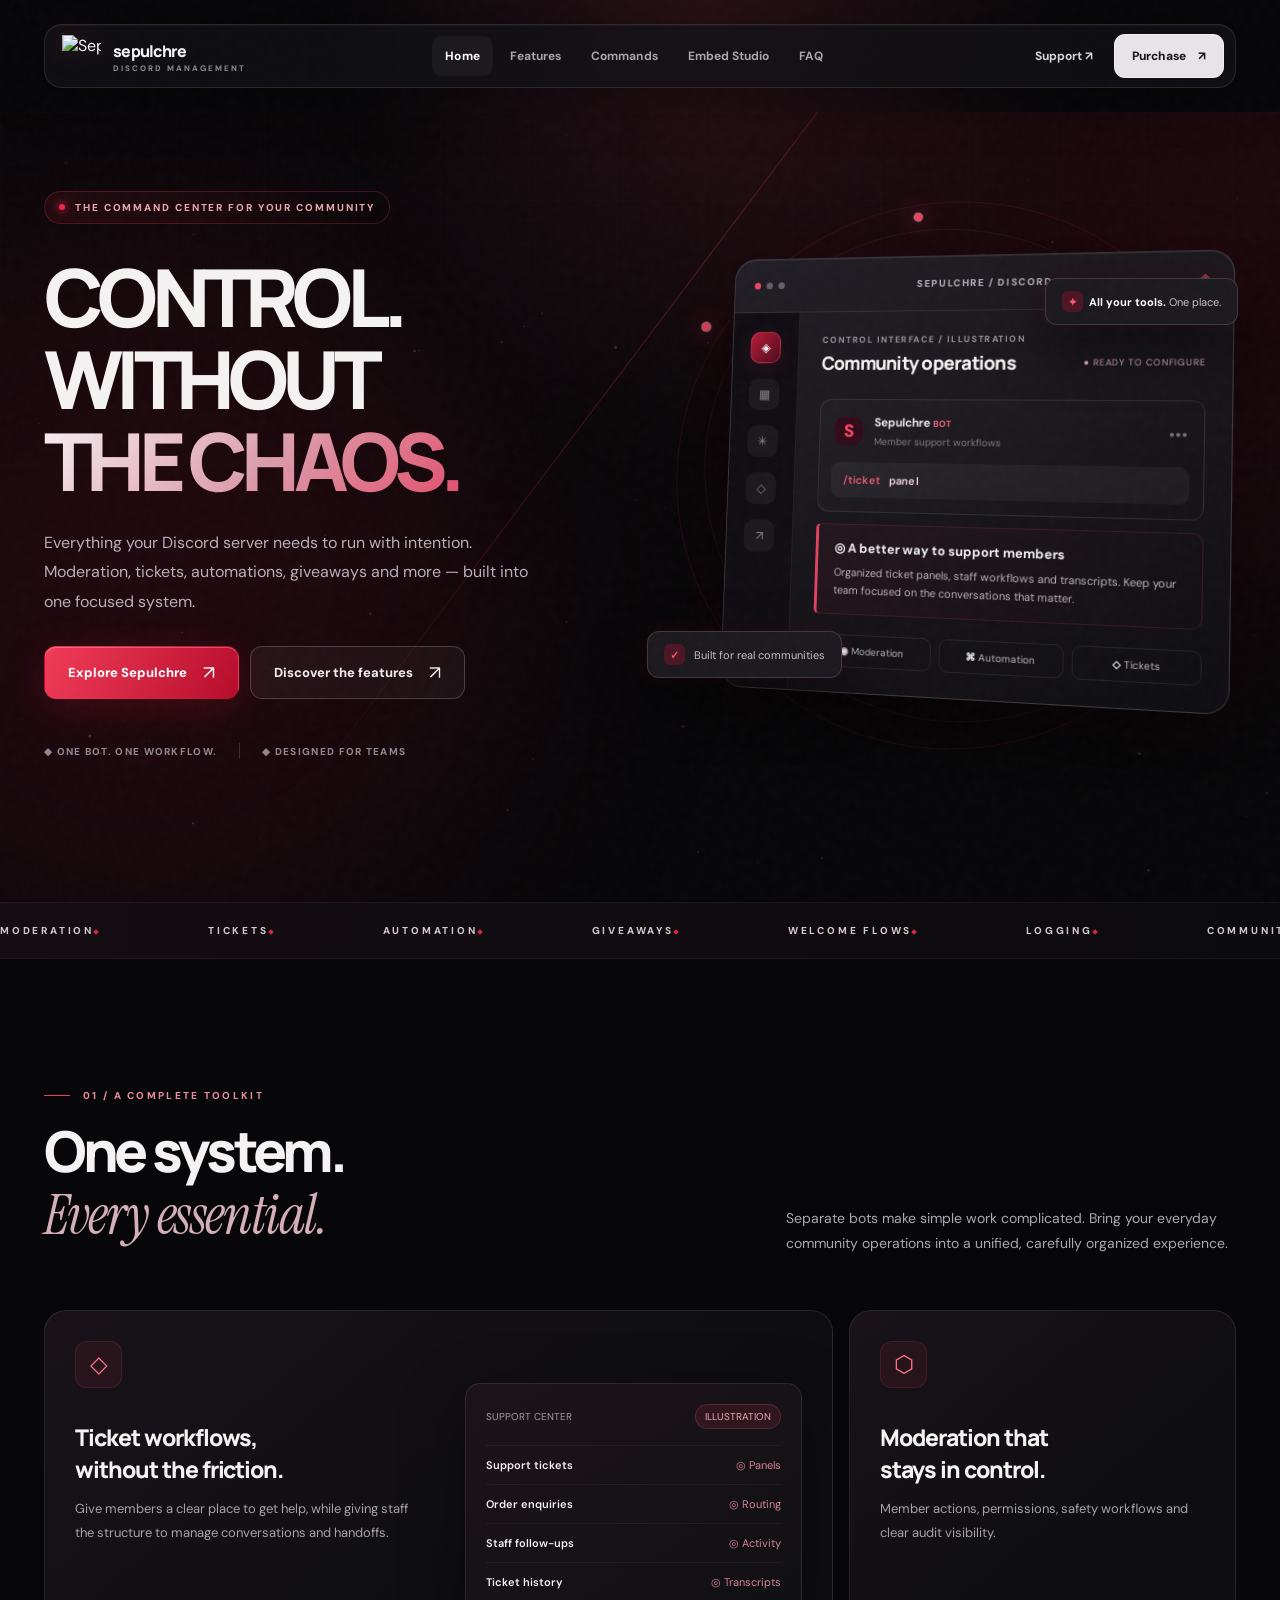
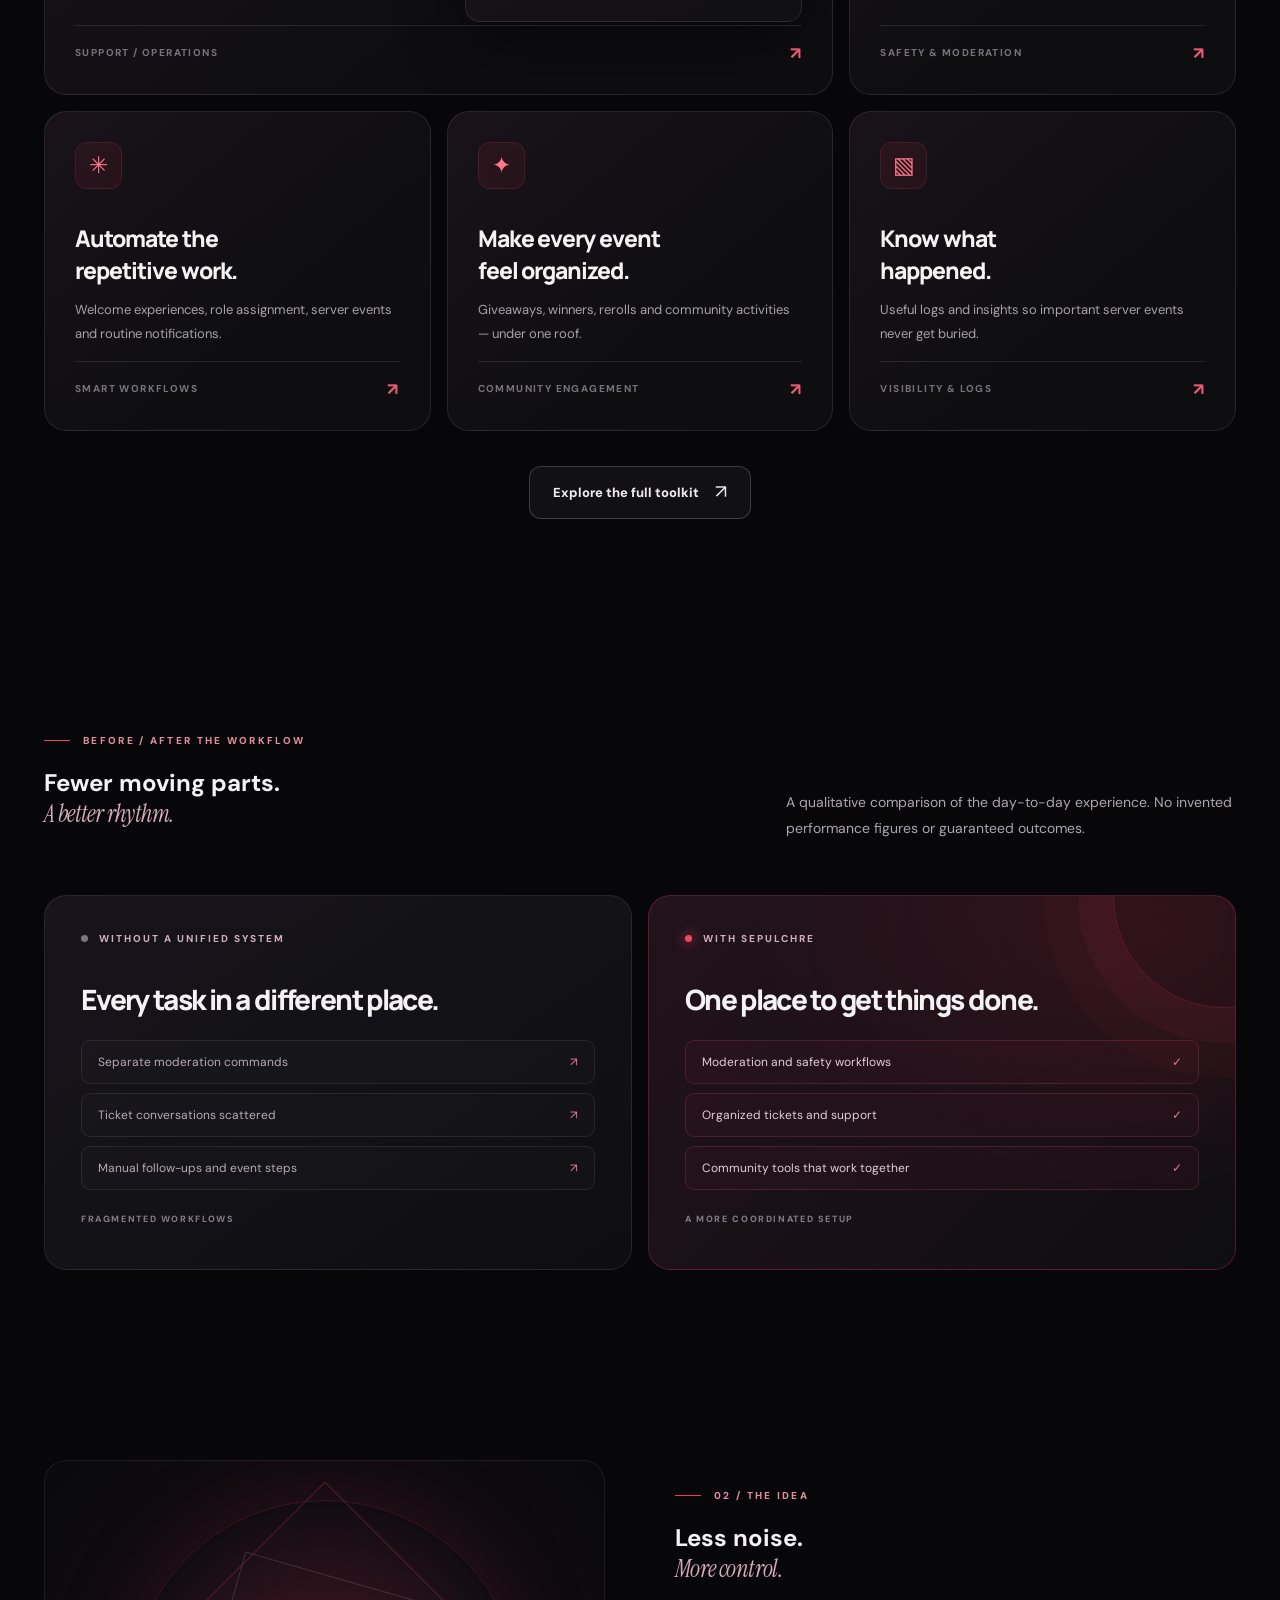
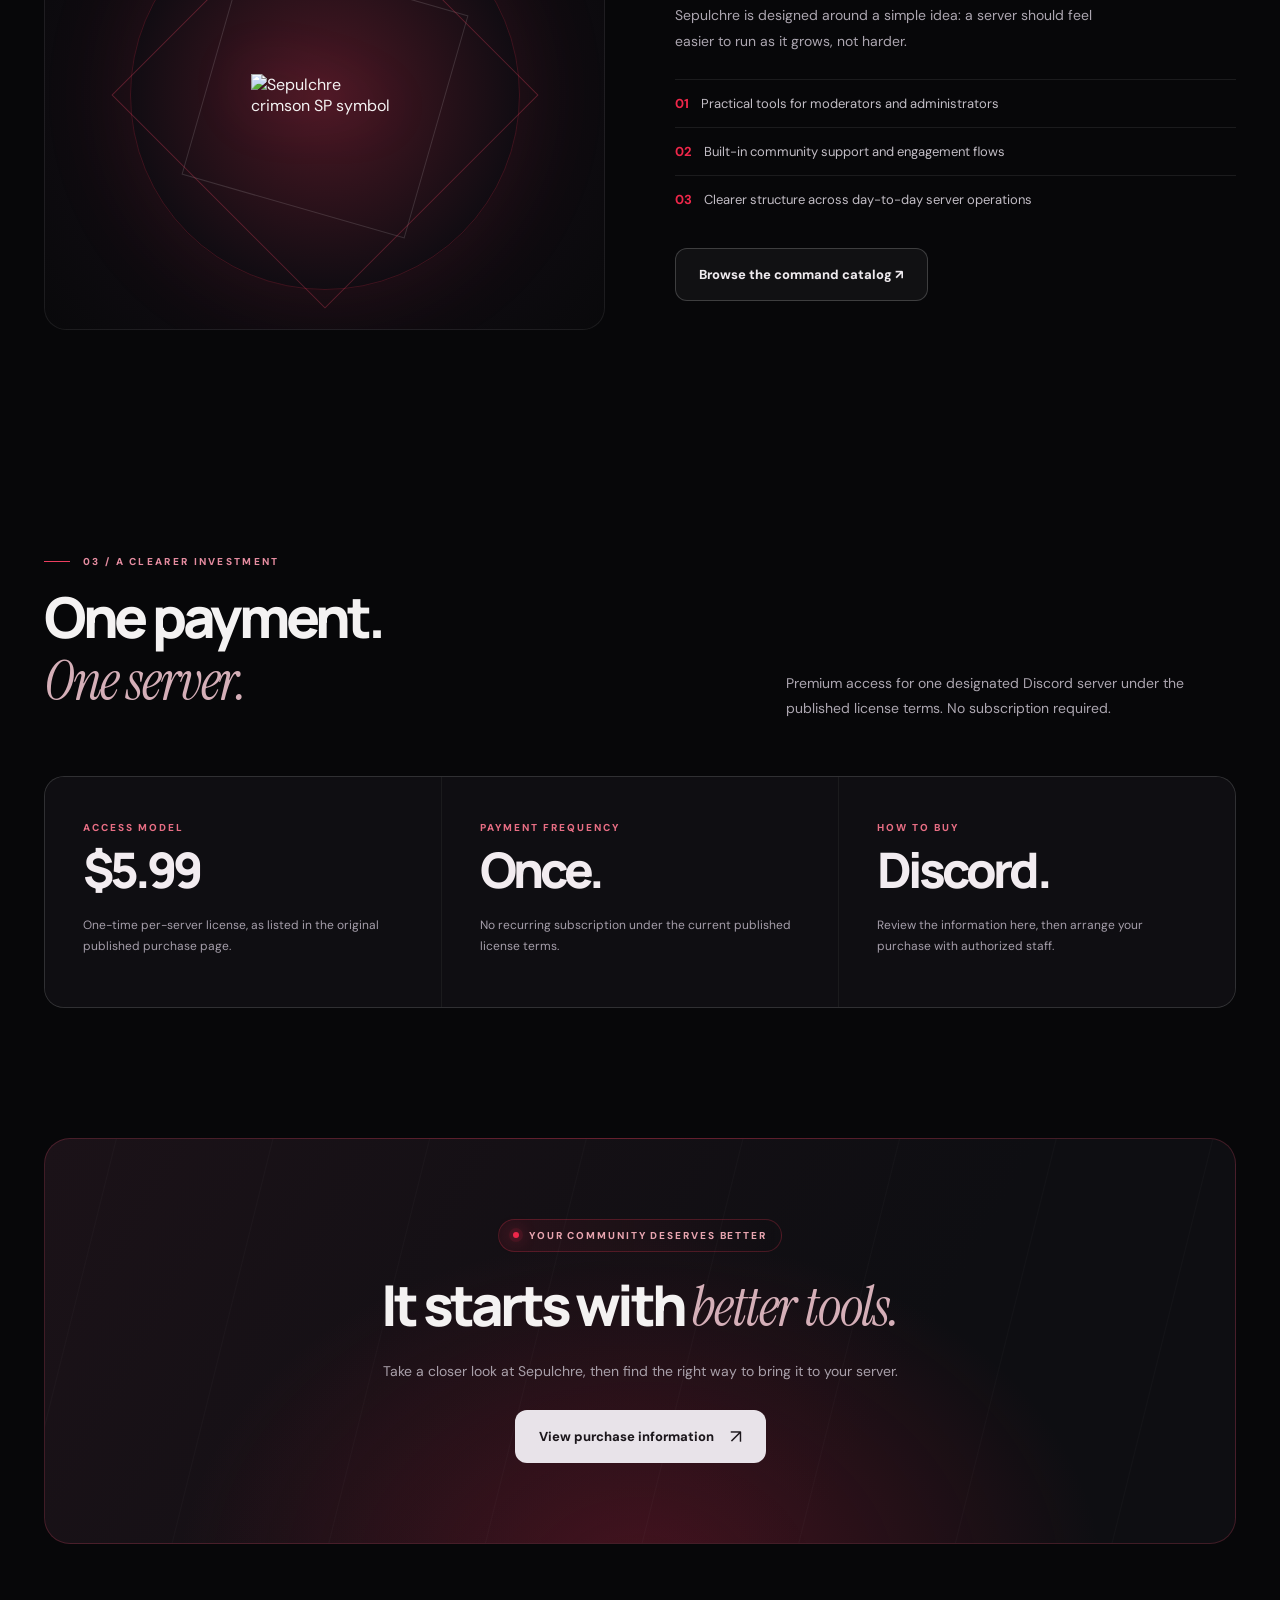
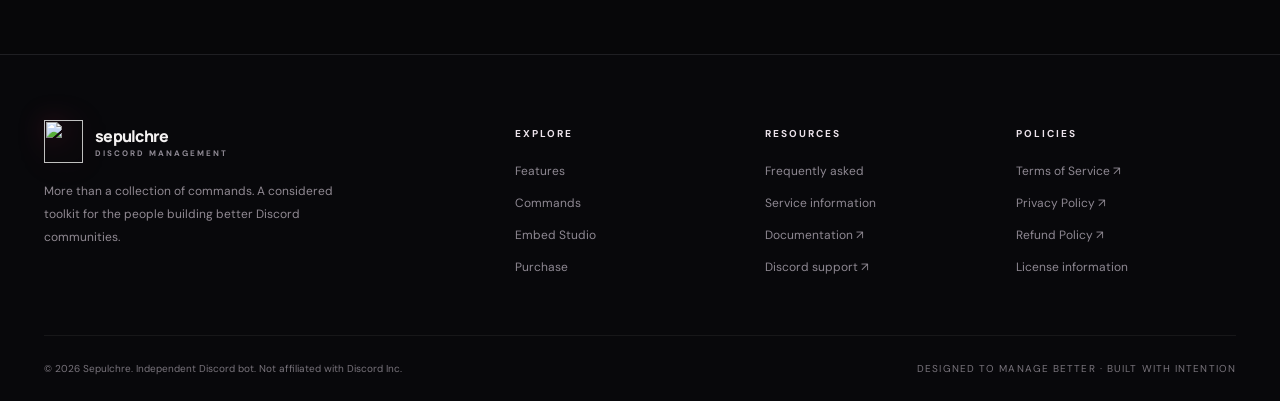
==== commit 3dc4a5c8: "Add files via upload" ====
--- a/index.html
+++ b/index.html
@@ -1,5 +1,122 @@
-<!doctype html><html lang="en"><head><meta charset="utf-8"><meta name="viewport" content="width=device-width,initial-scale=1"><meta name="theme-color" content="#09090c"><meta name="description" content="Sepulchre is a unified Discord server management bot with moderation, automation, tickets, giveaways and more."><meta property="og:title" content="Home — Sepulchre"><meta property="og:description" content="Sepulchre is a unified Discord server management bot with moderation, automation, tickets, giveaways and more."><title>Home — Sepulchre</title><link rel="icon" href="assets/sepulchre-mark.svg" type="image/svg+xml"><link rel="stylesheet" href="assets/style.css"><script src="assets/config.js"></script><script defer src="assets/site.js"></script></head><body><header class="nav-shell"><div class="container nav"><a class="brand" href="index.html" aria-label="Sepulchre home"><img class="brand-symbol" src="assets/sepulchre-mark.svg" alt=""><span class="brand-name">Sepulchre<small>DISCORD BOT</small></span></a><nav id="main-nav" class="nav-links" aria-label="Main navigation"><a class="nav-link active" href="index.html">Home</a><a class="nav-link" href="commands.html">Commands</a><a class="nav-link" href="embeds.html">Embed Builder</a><a class="nav-link" href="status.html">Status</a><a class="nav-link" href="faq.html">FAQ</a><a class="nav-link" href="dashboard.html">Dashboard</a></nav><div class="nav-actions"><a class="btn btn-primary btn-small desktop-cta" href="#" data-action-link="inviteUrl">Add to Discord <span data-icon="arrow"></span></a><button class="menu-button" id="mobile-menu" aria-label="Toggle menu" aria-expanded="false" aria-controls="main-nav"><span data-icon="menu"></span></button></div></div></header><main id="main"><section class="hero"><div class="container hero-grid"><div class="hero-copy"><span class="eyebrow">THE NEXT STANDARD IN SERVER MANAGEMENT</span><h1>One bot.<span class="silver-text">Total <span class="gradient-text">control.</span></span></h1><p>Build a server that runs itself. Powerful moderation, effortless automation, smarter tickets, and a complete toolkit — all under one name.</p><div class="button-row"><a class="btn btn-primary" href="commands.html" >Explore commands <span data-icon="arrow"></span></a><a class="btn btn-outline" href="dashboard.html" >Try the dashboard <span data-icon="eye"></span></a></div><div class="hero-note"><div class="stack-icons"><span>S</span><span>✓</span><span>⚡</span></div><span><b>Designed for serious communities</b><br>Everything together. Nothing in the way.</span></div></div><div class="hero-visual"><div class="demo-window"><div class="window-top"><div class="window-dots"><i></i><i></i><i></i></div><span>SEPULCHRE / CONTROL PANEL PREVIEW</span><span>● ● ●</span></div><div class="window-content"><div class="mock-side"><div class="mock-title">WORKSPACE</div><div class="mock-nav selected"><span data-icon="chart"></span> Overview</div><div class="mock-nav"><span data-icon="shield"></span> Moderation</div><div class="mock-nav"><span data-icon="zap"></span> Automation</div><div class="mock-nav"><span data-icon="ticket"></span> Tickets</div><div class="mock-nav"><span data-icon="gift"></span> Giveaways</div><div class="mock-nav"><span data-icon="log"></span> Logs</div></div><div class="mock-main"><div class="mock-top"><div><span class="overline" style="font-size:8px">WELCOME BACK, ADMIN</span><h3>Server overview</h3></div><span class="dot-label">DEMO MODE</span></div><div class="mock-stats"><div class="mock-stat"><label>MODULES</label><strong>08</strong></div><div class="mock-stat"><label>WORKFLOWS</label><strong>12</strong></div><div class="mock-stat"><label>VIEWS</label><strong>06</strong></div></div><div class="mock-chart"><div class="mock-chart-title"><span>Activity preview</span><span style="color:#e57b8c">LAST 7 DAYS</span></div><svg viewBox="0 0 350 125" preserveAspectRatio="none"><defs><linearGradient id="chartfill" x1="0" y1="0" x2="0" y2="1"><stop stop-color="#e92b49" stop-opacity=".25"/><stop offset="1" stop-color="#e92b49" stop-opacity="0"/></linearGradient></defs><path d="M0 94 Q20 87 40 92 T80 65 T120 77 T160 42 T200 57 T240 27 T280 54 T320 26 T350 18 V125 H0Z" fill="url(#chartfill)"/><path d="M0 94 Q20 87 40 92 T80 65 T120 77 T160 42 T200 57 T240 27 T280 54 T320 26 T350 18" stroke="#ed425f" stroke-width="3" fill="none"/><path d="M0 110 H350M0 80 H350M0 50 H350M0 20 H350" stroke="#ffffff14" stroke-dasharray="4 6"/></svg></div><div class="mock-event"><span data-icon="shield"></span> <b>Security &amp; moderation</b><span style="color:#6ee3af">Ready to configure</span></div><div class="mock-grid"><div class="mock-module"><span data-icon="ticket"></span> Ticket system <i class="mini-switch"></i></div><div class="mock-module"><span data-icon="zap"></span> Automations <i class="mini-switch"></i></div></div></div></div></div></div></div></section><div class="ticker"><div class="container ticker-inner"><span><i></i> MODERATION</span><span><i></i> AUTOMATION</span><span><i></i> TICKETS</span><span><i></i> GIVEAWAYS</span><span><i></i> SECURITY</span><span><i></i> COMMUNITY</span></div></div>
-<section class="section" id="features"><div class="container"><div class="section-header reveal"><span class="overline">EVERYTHING. IN ONE PLACE.</span><h2 style="margin:16px 0">Less switching.<br><span class="silver-text">More running your server.</span></h2><p>All the tools your staff depends on, brought into one cohesive experience. Built to make everyday server management feel simple.</p></div><div class="feature-grid"><article class="panel feature-card reveal"><div class="feature-icon"><span data-icon="shield"></span></div><h3>Advanced moderation</h3><p>Keep your community under control with member actions, safeguards, and incident-ready tools.</p><span class="feature-tag">Protection & control</span></article><article class="panel feature-card reveal"><div class="feature-icon"><span data-icon="ticket"></span></div><h3>Support tickets</h3><p>Create polished support flows with panels, staff handoffs, and transcripts.</p><span class="feature-tag">Organized support</span></article><article class="panel feature-card reveal"><div class="feature-icon"><span data-icon="zap"></span></div><h3>Powerful automation</h3><p>Welcome members, assign roles, manage notifications, and streamline repetitive work.</p><span class="feature-tag">Set it once</span></article><article class="panel feature-card reveal"><div class="feature-icon"><span data-icon="gift"></span></div><h3>Giveaways & events</h3><p>Run giveaways, manage entries, choose winners, and reroll with confidence.</p><span class="feature-tag">Community growth</span></article><article class="panel feature-card reveal"><div class="feature-icon"><span data-icon="users"></span></div><h3>Engagement tools</h3><p>Profiles, levels, invite insights, and community-focused experiences.</p><span class="feature-tag">More interaction</span></article><article class="panel feature-card reveal"><div class="feature-icon"><span data-icon="log"></span></div><h3>Logging & insights</h3><p>Keep an eye on important server events through organized logs and clear activity views.</p><span class="feature-tag">Know what happened</span></article></div></div></section>
-<section class="section-tight"><div class="container split"><div class="reveal"><span class="overline">BUILT FOR THE PEOPLE IN CHARGE</span><h2 style="margin:18px 0">Your workflow,<br><span class="gradient-text">finally unified.</span></h2><p style="font-size:15px;line-height:1.9;max-width:500px">A clean dashboard, purposeful tools, and a system that leaves more time for your community. Preview the control panel and explore the experience before connecting anything.</p><div class="button-row"><a class="btn btn-outline" href="dashboard.html" >Open dashboard preview <span data-icon="arrow"></span></a></div></div><div class="work-screen reveal"><div class="topline"><span>MODULE DIRECTORY</span><span class="pill">VISUAL PREVIEW</span></div><div class="work-row"><span class="feature-icon"><span data-icon="shield"></span></span><div><strong>Moderation center</strong><small>Member safety and action workflows</small></div><span class="check"><span data-icon="check"></span></span></div><div class="work-row"><span class="feature-icon"><span data-icon="ticket"></span></span><div><strong>Ticket management</strong><small>Support panels and transcripts</small></div><span class="check"><span data-icon="check"></span></span></div><div class="work-row"><span class="feature-icon"><span data-icon="gift"></span></span><div><strong>Giveaway engine</strong><small>Entries, winners, rerolls</small></div><span class="check"><span data-icon="check"></span></span></div><div class="work-row"><span class="feature-icon"><span data-icon="log"></span></span><div><strong>Audit visibility</strong><small>Stay informed without extra noise</small></div><span class="check"><span data-icon="check"></span></span></div></div></div></section>
-<section class="section" id="how-it-works"><div class="container"><div class="section-header center reveal" style="margin:0 auto 43px"><span class="overline">A SIMPLER WAY TO RUN A SERVER</span><h2 style="margin:17px 0">From setup to <span class="gradient-text">fully managed.</span></h2><p>Everything starts with a straightforward workflow.</p></div><div class="feature-grid"><article class="panel feature-card reveal"><div class="feature-icon"><span data-icon="plus"></span></div><h3>01 · Invite</h3><p>Add Sepulchre to your server using its official Discord invitation link.</p><span class="feature-tag">First step</span></article><article class="panel feature-card reveal"><div class="feature-icon"><span data-icon="settings"></span></div><h3>02 · Configure</h3><p>Choose the modules, permissions, and workflows that match your community.</p><span class="feature-tag">Your rules</span></article><article class="panel feature-card reveal"><div class="feature-icon"><span data-icon="activity"></span></div><h3>03 · Manage</h3><p>Give your team clearer tools for everyday moderation, support, and engagement.</p><span class="feature-tag">Stay in control</span></article></div></div></section>
-<section class="section-tight"><div class="container"><div class="cta-panel reveal"><span class="eyebrow">BUILD SOMETHING BETTER</span><h2>Everything your server needs.<br><span class="gradient-text">One place to run it.</span></h2><p>Explore the features, experiment with an embed, or open the dashboard concept. Your next level of server management starts here.</p><div class="button-row" style="justify-content:center"><a class="btn btn-primary" href="embeds.html" >Build an embed <span data-icon="arrow"></span></a><a class="btn btn-outline" href="pricing.html" >View plans <span data-icon="chevron"></span></a></div></div></div></section></main><footer class="footer"><div class="container"><div class="footer-grid"><div><a class="brand" href="index.html"><img class="brand-symbol" src="assets/sepulchre-mark.svg" alt=""><span class="brand-name">Sepulchre<small>DISCORD BOT</small></span></a><p style="margin-top:20px">A unified command center for moderation, automation, tickets, giveaways, and the communities behind them.</p><span class="overline">CONTROL THE CHAOS.</span></div><div><h4>EXPLORE</h4><a href="index.html">Home</a><a href="commands.html">Commands</a><a href="embeds.html">Embed Builder</a><a href="pricing.html">Plans & Access</a></div><div><h4>RESOURCES</h4><a href="status.html">Status</a><a href="faq.html">FAQ</a><a href="dashboard.html">Dashboard Preview</a><a data-action-link="supportUrl" href="#configure">Support Server</a></div><div><h4>GET STARTED</h4><a data-action-link="inviteUrl" href="#configure">Invite the Bot</a><a data-action-link="dashboardUrl" href="#configure">Live Dashboard</a><a href="README.md">Setup Guide</a><a href="pricing.html">Plan Information</a></div></div><div class="footer-bottom"><span>© 2026 Sepulchre. Original site design concept. All rights reserved.</span><span>Website preview · Configure official links before publishing</span></div></div></footer><div class="modal-backdrop" id="setup-modal" role="dialog" aria-modal="true" aria-hidden="true" aria-labelledby="setup-title"><div class="modal"><div class="modal-head"><div><div class="overline">ACTION REQUIRES CONFIGURATION</div><h2 id="setup-title" style="margin-top:12px">Set up your link.</h2></div><button class="icon-button" data-modal-close aria-label="Close dialog"><span data-icon="close"></span></button></div><p>This website is a local preview. The <strong id="modal-link-name" style="color:#fff">external link</strong> has not been supplied, so it won’t redirect to another bot or an invented URL.</p><div class="setup-code" id="modal-code"></div><p>Replace the empty value in <code>assets/config.js</code> with your official HTTPS link. No bot token or secret should ever be stored in a public website.</p><button class="btn btn-outline" data-modal-close>Close</button></div></div><div id="toast" class="toast" role="status" aria-live="polite"></div></body></html>+<!doctype html><html lang="en"><head><meta charset="UTF-8"><meta name="viewport" content="width=device-width, initial-scale=1"><meta name="theme-color" content="#070709"><meta name="color-scheme" content="dark"><meta name="description" content="Meet Sepulchre: one Discord management bot for moderation, tickets, automation, giveaways and more. Explore premium access."><meta property="og:title" content="A Discord server, under control | Sepulchre"><meta property="og:description" content="Meet Sepulchre: one Discord management bot for moderation, tickets, automation, giveaways and more. Explore premium access."><meta property="og:type" content="website"><link rel="icon" href="assets/sepulchre-mark-cropped.png" type="image/png"><link rel="preconnect" href="https://fonts.googleapis.com"><link rel="preconnect" href="https://fonts.gstatic.com" crossorigin><link href="https://fonts.googleapis.com/css2?family=DM+Sans:wght@400;500;600;700&amp;family=Manrope:wght@400;500;600;700;800&amp;family=Instrument+Serif:ital@0;1&amp;display=swap" rel="stylesheet"><style>:root{--bg:#070709;--bg2:#0d0d11;--panel:#111115;--panel2:#17171d;--border:rgba(226,225,236,.105);--text:#f4f2f2;--silver:#c2bec5;--muted:#908b95;--red:#ef274a;--red2:#ff6478;--deep:#510e1a;--max:1260px;--radius:24px;--ease:cubic-bezier(.22,1,.36,1);color-scheme:dark}*{box-sizing:border-box}html{scroll-behavior:smooth;scroll-padding-top:110px}body{margin:0;background:var(--bg);font-family:'DM Sans',sans-serif;color:var(--text);-webkit-font-smoothing:antialiased;overflow-x:hidden}body:before{content:'';position:fixed;inset:0;z-index:-4;pointer-events:none;background:radial-gradient(ellipse at 55% 0%,#291016 0%,transparent 37%),radial-gradient(ellipse at 100% 55%,rgba(64,20,32,.12),transparent 40%),#070709}body:after{content:'';position:fixed;inset:0;z-index:50;pointer-events:none;opacity:.08;background-image:url("data:image/svg+xml,%3Csvg viewBox='0 0 140 140' xmlns='http://www.w3.org/2000/svg'%3E%3Cfilter id='n'%3E%3CfeTurbulence type='fractalNoise' baseFrequency='.76' numOctaves='3' stitchTiles='stitch'/%3E%3C/filter%3E%3Crect width='100%25' height='100%25' filter='url(%23n)' opacity='.3'/%3E%3C/svg%3E")}::selection{background:#9e253f;color:#fff}a{color:inherit;text-decoration:none}button,input,select,textarea{font:inherit}button{cursor:pointer}img{max-width:100%}#field-canvas{position:absolute;inset:0;width:100%;height:100%;z-index:0;opacity:.7;pointer-events:none}.ambient-bg{position:absolute;inset:0;overflow:hidden;pointer-events:none}.ambient-bg:before{content:'';position:absolute;width:700px;height:700px;border-radius:50%;background:#831123;filter:blur(130px);opacity:.2;left:-200px;top:120px;animation:ambient 16s ease-in-out infinite alternate}.ambient-bg:after{content:'';position:absolute;width:600px;height:600px;border-radius:50%;background:#921426;filter:blur(140px);opacity:.2;right:-230px;top:-230px;animation:ambient 14s ease-in-out infinite alternate-reverse}@keyframes ambient{to{transform:translate(130px,140px) scale(1.12);opacity:.27}}.grid-veil{position:absolute;inset:0;background-image:linear-gradient(#ffffff06 1px,transparent 1px),linear-gradient(90deg,#ffffff06 1px,transparent 1px);background-size:88px 88px;mask-image:linear-gradient(to bottom,#000,transparent 82%);opacity:.44;pointer-events:none}.red-beam{position:absolute;left:55%;top:-550px;width:1px;height:1400px;transform:rotate(37deg);background:linear-gradient(transparent,rgba(237,51,76,.32),transparent);box-shadow:0 0 60px 3px rgba(206,21,49,.08);pointer-events:none}.container{width:min(calc(100% - 88px),var(--max));margin:auto}.site-header{position:relative;z-index:90;padding:24px 0}.site-header.is-stuck{position:sticky;top:0;z-index:90;padding:10px 0;background:linear-gradient(180deg,rgba(7,7,9,.92),rgba(7,7,9,.65));backdrop-filter:blur(18px)}.nav-shell{min-height:64px;display:flex;align-items:center;justify-content:space-between;gap:28px;border:1px solid rgba(255,255,255,.105);border-radius:18px;padding:9px 11px 9px 17px;background:rgba(19,18,22,.78);box-shadow:0 8px 55px #0006,inset 0 1px 0 #ffffff0b}.brand{display:inline-flex;align-items:center;gap:12px;white-space:nowrap;flex-shrink:0}.brand-icon{width:39px;height:43px;object-fit:contain;filter:drop-shadow(0 0 13px #e72e5440)}.brand-text{display:flex;flex-direction:column;gap:1px;font-family:Manrope,sans-serif;font-size:16px;font-weight:800;letter-spacing:-.045em}.brand-text small{font-family:'DM Sans',sans-serif;font-weight:700;font-size:8px;letter-spacing:.25em;color:var(--muted)}.nav-links{display:flex;align-items:center;gap:4px;margin:0 auto}.nav-links a{font-size:12px;font-weight:700;letter-spacing:.005em;color:#aaa4ae;padding:12px 13px;border-radius:10px;transition:.25s}.nav-links a:hover,.nav-links a[aria-current=page]{color:#fff;background:#ffffff0b}.nav-actions{display:flex;align-items:center;gap:9px}.nav-support{display:inline-flex;align-items:center;gap:6px;padding:12px;font-weight:700;font-size:12px;color:#d7d4d9;white-space:nowrap}.nav-support:hover{color:#fff}.nav-purchase{display:inline-flex;align-items:center;gap:12px;font-size:12px;white-space:nowrap;font-weight:800;background:#e7e3e7;color:#1b161a;border:1px solid #fff6;padding:13px 17px;border-radius:11px;transition:.3s var(--ease)}.nav-purchase:hover{background:#fff;transform:translateY(-2px);box-shadow:0 6px 24px #fff3}.nav-toggle{display:none;color:#fff;background:#ffffff0d;border:1px solid var(--border);padding:12px;border-radius:10px}.pill-label{display:inline-flex;align-items:center;gap:10px;color:#e8a5b0;border:1px solid #ff38593b;background:linear-gradient(90deg,rgba(221,44,71,.095),transparent);padding:9px 14px;border-radius:100px;font-size:10px;letter-spacing:.19em;text-transform:uppercase;font-weight:800}.pill-label i,.pulse-dot{width:6px;height:6px;background:var(--red);border-radius:50%;box-shadow:0 0 0 4px #f12c4c1b,0 0 15px #e52d52;animation:pulse 2.5s infinite}@keyframes pulse{50%{box-shadow:0 0 0 8px #f12c4c06,0 0 20px #e52d5255}}.btn{display:inline-flex;align-items:center;justify-content:center;gap:16px;padding:17px 23px;border:1px solid transparent;border-radius:12px;font-weight:800;font-size:13px;transition:transform .3s var(--ease),background .3s,box-shadow .3s,opacity .3s;text-align:center}.btn:hover{transform:translateY(-3px)}.btn-red{background:linear-gradient(113deg,#f13b57,#b70c2b);color:white;box-shadow:0 8px 42px rgba(230,20,55,.19),inset 0 1px 0 #fff4}.btn-red:hover{box-shadow:0 10px 60px rgba(230,20,55,.31)}.btn-ghost{border-color:rgba(255,255,255,.19);background:rgba(255,255,255,.045);color:#efebef}.btn-ghost:hover{background:#ffffff14}.btn-light{background:#e8e3e9;color:#1c171c}.btn-light:hover{background:white}.btn .arrow{font-size:19px;font-weight:400;line-height:10px}.hero{position:relative;min-height:790px;padding:78px 0 85px;overflow:hidden}.hero .container{position:relative;z-index:3}.hero-grid{display:grid;grid-template-columns:1.02fr .98fr;gap:4%;align-items:center}.hero-copy{max-width:760px;z-index:5;position:relative}.hero h1{font-family:Manrope,sans-serif;font-size:clamp(60px,6.25vw,112px);line-height:1.03;letter-spacing:-.084em;font-weight:800;margin:32px 0 25px}.hero h1 span{display:block}.hero h1 .last{color:transparent;background:linear-gradient(135deg,#f6e9ef 3%,#dc9eae 39%,#e42d4e 90%);-webkit-background-clip:text;background-clip:text;white-space:nowrap}.hero-desc{font-size:16px;line-height:1.85;color:#b7b0bb;max-width:506px;margin:0 0 30px}.hero-actions{display:flex;gap:11px;flex-wrap:wrap}.micro-proof{display:flex;gap:22px;align-items:center;margin-top:44px;color:#8f8892;font-size:10px;font-weight:800;text-transform:uppercase;letter-spacing:.13em}.micro-proof span{display:flex;align-items:center;gap:7px}.micro-proof .separator{height:16px;width:1px;background:#ffffff24}.hero-product{position:relative;min-height:570px;display:grid;place-items:center;perspective:1000px}.hero-product:before{content:'';position:absolute;width:510px;height:510px;left:30px;top:20px;background:radial-gradient(circle,#bb193638,transparent 62%);filter:blur(26px);animation:levitate 9s ease-in-out infinite alternate}@keyframes levitate{to{transform:translate(14px,-18px)}}.orbit{position:absolute;width:min(100%,595px);height:545px;border:1px solid rgba(236,57,90,.13);border-radius:50%;transform:rotate(-25deg);box-shadow:inset 0 0 100px #e6394b05}.orbit:after{content:'';position:absolute;width:9px;height:9px;top:5%;left:20%;border-radius:50%;background:#f54865;box-shadow:0 0 25px #f42c4f,0 0 2px #fff}.orbit-b{transform:rotate(26deg) scale(.9);border-color:#ffffff10}.showcase{position:relative;width:min(510px,100%);margin-left:26px;background:linear-gradient(155deg,rgba(34,30,37,.97),rgba(14,13,17,.98));border:1px solid #ffffff25;border-radius:23px;box-shadow:0 34px 100px #000b,0 0 80px #a91a3219, inset 0 1px 0 #ffffff14;overflow:hidden;transform:rotateY(-10deg) rotateX(3deg) rotateZ(1deg);animation:float 8s ease-in-out infinite alternate;transition:transform .35s var(--ease)}@keyframes float{to{transform:rotateY(-7deg) rotateX(1deg) rotateZ(0deg) translateY(-13px)}}.showcase-top{height:56px;border-bottom:1px solid #ffffff17;padding:0 21px;display:flex;align-items:center;justify-content:space-between}.showcase-top .dots{display:flex;gap:6px}.showcase-top .dots i{width:7px;height:7px;border-radius:50%;background:#63616a}.showcase-top .dots i:first-child{background:#ec4761}.showcase-top-label{font-size:10px;letter-spacing:.16em;color:#bcb2bd;font-weight:800}.showcase-body{display:grid;grid-template-columns:72px 1fr;min-height:388px}.showcase-sidebar{border-right:1px solid #ffffff12;background:#100e13;display:flex;align-items:center;flex-direction:column;gap:16px;padding:20px 10px}.sidebar-square{width:33px;height:33px;border-radius:10px;background:#ffffff0c;display:grid;place-items:center;font-size:13px;color:#8b838e}.sidebar-square.on{color:#fff;background:linear-gradient(130deg,#b61d39,#4d0a1c);border:1px solid #ec456c77;box-shadow:0 5px 25px #e6355a22}.showcase-content{padding:23px 25px 25px}.showcase-eyebrow{color:#96909a;text-transform:uppercase;font-size:9px;letter-spacing:.16em;font-weight:800}.showcase-title{display:flex;align-items:center;justify-content:space-between;margin:5px 0 24px}.showcase-title strong{font:800 19px Manrope,sans-serif;letter-spacing:-.04em}.mini-live{color:#eab8c1;font-size:9px;letter-spacing:.1em}.server-command{border:1px solid #ffffff1a;border-radius:12px;overflow:hidden;margin-bottom:12px;background:linear-gradient(130deg,#ffffff06,transparent)}.server-command .message-row{display:flex;align-items:center;gap:12px;padding:15px}.avatar{width:30px;height:30px;border-radius:10px;background:#300d18;display:grid;place-items:center;color:#f84264;font-size:18px;font-weight:900}.message-content{flex:1;min-width:0}.message-content b{display:block;font-size:12px;color:#eeeaf0}.message-content small{display:block;font-size:10px;color:#7f7a83;margin-top:5px}.message-command{padding:11px 13px;border-radius:9px;background:#ffffff0b;color:#f3d9e0;font:600 11px 'DM Sans',sans-serif;letter-spacing:.01em;margin:0 13px 14px}.message-command em{color:#ed5a74;font-style:normal}.command-result{border:1px solid #e93e5d2c;border-left:3px solid #e34261;padding:15px 17px;background:linear-gradient(105deg,#4a18243a,transparent);border-radius:5px 10px 10px 5px}.command-result h4{margin:0 0 7px;font-size:13px}.command-result p{margin:0;color:#b9b0bb;font-size:11px;line-height:1.65}.console-chips{display:flex;gap:8px;margin-top:20px}.console-chip{border:1px solid #ffffff15;padding:9px 12px;border-radius:9px;font-size:10px;color:#bdb6bf;flex:1;text-align:center}.console-chip b{color:#fff}.float-tag{position:absolute;z-index:2;background:#1c191f;border:1px solid #ffffff24;box-shadow:0 22px 54px #0009,0 0 20px #dd20471e;border-radius:12px;padding:12px 16px;font-size:11px;color:#c6bfc8;animation:tagmove 5s ease-in-out infinite alternate}.float-tag strong{color:#fff}.float-tag.one{top:88px;right:-2px}.float-tag.two{bottom:82px;left:-28px;animation-delay:-2s}.float-tag b{display:inline-flex;width:21px;height:21px;align-items:center;justify-content:center;border-radius:6px;background:#4e1624;color:#f35a74;margin-right:6px}@keyframes tagmove{to{transform:translateY(-12px)}}.ticker{border-top:1px solid #ffffff0e;border-bottom:1px solid #ffffff0e;background:linear-gradient(90deg,rgba(27,17,22,.72),rgba(14,13,16,.72));overflow:hidden}.ticker-run{display:flex;width:max-content;gap:55px;align-items:center;padding:21px 0;animation:marquee 35s linear infinite}.ticker-run span{color:#d3c7cf;font-size:10px;letter-spacing:.28em;text-transform:uppercase;font-weight:800;white-space:nowrap}.ticker-run i{display:inline-block;width:4px;height:4px;transform:rotate(45deg);background:#d22945;margin-right:55px}.ticker:hover .ticker-run{animation-play-state:paused}@keyframes marquee{to{transform:translateX(-50%)}}.section{padding:130px 0}.section-tight{padding:95px 0}.section-top{display:flex;justify-content:space-between;align-items:end;gap:30px;margin-bottom:46px}.kicker{font-size:10px;text-transform:uppercase;color:#e58ca0;letter-spacing:.23em;font-weight:800;display:flex;align-items:center;gap:13px}.kicker:before{content:'';height:1px;width:26px;background:#ec3e5f}.section h2,.page-intro h1,.cta-section h2{font:800 clamp(38px,4.4vw,69px)/1.1 Manrope,sans-serif;letter-spacing:-.067em;margin:18px 0}.section-top p,.lead{max-width:450px;color:#aca6b0;line-height:1.8;font-size:14px;margin:0 0 8px}.serif{font-family:'Instrument Serif',Georgia,serif;font-style:italic;font-weight:400;letter-spacing:-.025em;color:#d5afb8}.red-text{color:#f14963}.silver-text{background:linear-gradient(120deg,#fff,#bbb1bb);-webkit-background-clip:text;background-clip:text;color:transparent}.features-grid{display:grid;grid-template-columns:repeat(3,1fr);gap:16px}.feature{border:1px solid var(--border);border-radius:22px;min-height:320px;padding:30px;position:relative;overflow:hidden;background:linear-gradient(140deg,#191319,#0e0e11 62%);transition:transform .45s var(--ease),border-color .3s,box-shadow .45s var(--ease)}.feature:hover{transform:translateY(-8px);border-color:#f4496460;box-shadow:0 24px 60px #000a,0 0 60px #c31d2b14}.feature:before{content:'';position:absolute;width:230px;height:230px;border-radius:50%;background:#e2294545;filter:blur(80px);top:-150px;right:-90px;opacity:0;transition:.5s}.feature:hover:before{opacity:1}.feature.wide{grid-column:span 2;min-height:385px;display:grid;grid-template-columns:1fr 1fr;gap:20px}.feature-icon{height:47px;width:47px;display:grid;place-items:center;border-radius:12px;background:#ea335014;border:1px solid #f0475b27;color:#ff768c;font-size:23px;margin-bottom:33px}.feature h3{font:800 23px Manrope,sans-serif;letter-spacing:-.045em;margin:0 0 12px}.feature p{font-size:13px;line-height:1.85;max-width:380px;color:#a7a1aa;margin:0}.feature-line{display:flex;justify-content:space-between;align-items:center;position:absolute;bottom:30px;left:30px;right:30px;border-top:1px solid #ffffff19;padding-top:16px;color:#76717a;font-size:10px;letter-spacing:.14em;text-transform:uppercase;font-weight:800}.feature-line span:last-child{font-size:17px;color:#e95b75}.feature-visual{align-self:center;position:relative;border:1px solid #ffffff1a;padding:20px;border-radius:15px;background:linear-gradient(150deg,#1d141b,#101012);margin-left:16px;box-shadow:0 20px 65px #0007}.feature-visual .visual-top{display:flex;align-items:center;justify-content:space-between;font-size:10px;color:#a39aa5;margin-bottom:16px}.visual-item{display:flex;align-items:center;justify-content:space-between;padding:12px 0;border-top:1px solid #ffffff0d;font-size:11px}.visual-item b{font-weight:600}.visual-item span{color:#d58495}.tiny-state{background:#77223944;border:1px solid #ea63703c;border-radius:100px;padding:5px 9px;color:#e8a9b6;font-size:10px}.number-strip{display:grid;grid-template-columns:repeat(3,1fr);gap:1px;background:#ffffff15;border:1px solid var(--border);border-radius:20px;overflow:hidden}.number-strip article{padding:38px;background:#0f0e12}.number-strip strong{display:block;font:800 49px Manrope,sans-serif;letter-spacing:-.08em;color:#f2ecf0}.number-strip p{font-size:12px;line-height:1.75;color:#a59eaa}.number-strip span{font-size:10px;color:#e86e84;letter-spacing:.2em;font-weight:800}.statement{display:grid;grid-template-columns:1fr 1fr;gap:70px;align-items:center}.statement-art{min-height:470px;display:grid;place-items:center;border:1px solid #ffffff14;border-radius:22px;position:relative;overflow:hidden;background:radial-gradient(circle at 50% 50%,#4b1824 1%,#100c12 54%,#09090b 100%)}.statement-art:after{content:'';position:absolute;width:300px;height:300px;border:1px solid #ed44604f;transform:rotate(45deg);animation:spin 40s linear infinite}.statement-art:before{content:'';position:absolute;width:230px;height:230px;border:1px solid #fff2;transform:rotate(16deg);animation:spin 22s linear infinite reverse}.statement-art .ring{width:390px;height:390px;position:absolute;border:1px solid #ea2c4835;border-radius:50%;box-shadow:0 0 95px #e6333e20}.statement-art img{position:relative;z-index:2;width:148px;max-height:250px;object-fit:contain;filter:drop-shadow(0 0 30px #f4306470)}@keyframes spin{to{transform:rotate(405deg)}}.statement ul{padding:0;list-style:none;margin:25px 0}.statement li{border-top:1px solid #ffffff15;padding:15px 0;font-size:13px;color:#c2bdc5;display:flex;gap:12px}.statement li b{color:var(--red)}.cta-section{padding:0 0 110px}.cta-panel{position:relative;overflow:hidden;text-align:center;padding:80px 28px;border:1px solid #e74c693a;border-radius:26px;background:radial-gradient(ellipse at 50% 110%,rgba(149,25,49,.4),transparent 55%),linear-gradient(120deg,#1b1218,#0e0e12 70%)}.cta-panel:before{content:'';position:absolute;inset:-150px -80px;background:repeating-linear-gradient(96deg,transparent 0,transparent 150px,#ffffff06 151px,transparent 152px);transform:rotate(8deg);pointer-events:none}.cta-panel h2{position:relative;max-width:860px;margin:22px auto}.cta-panel p{position:relative;color:#a9a0aa;font-size:14px;line-height:1.7;margin:0 auto 27px;max-width:520px}.cta-panel .btn{position:relative}.footer{border-top:1px solid var(--border);background:#08080b;padding:65px 0 26px}.footer-grid{display:grid;grid-template-columns:2fr repeat(3,1fr);gap:30px}.footer p{font-size:12px;color:#908992;line-height:1.9;max-width:320px}.footer h4{font-size:10px;letter-spacing:.2em;color:#ece3eb;margin:7px 0 23px}.footer a.foot-link{display:block;font-size:12px;margin:0 0 16px;color:#8e8892;transition:.2s}.footer a.foot-link:hover{color:#fff}.footer-bottom{display:flex;justify-content:space-between;gap:15px;border-top:1px solid #ffffff0f;padding-top:26px;margin-top:44px;color:#79747c;font-size:10px}.footer-bottom span:last-child{letter-spacing:.11em;text-transform:uppercase}.reveal{opacity:1;transform:none;transition:opacity .8s ease,transform .9s var(--ease)}.motion-ready .reveal{opacity:0;transform:translateY(25px)}.reveal.visible,.motion-ready .reveal.visible{opacity:1;transform:translateY(0)}.page-intro{position:relative;padding:90px 0 68px;overflow:hidden}.page-intro:before{content:'';position:absolute;inset:0;background:radial-gradient(ellipse at 20% 30%,#5e152329,transparent 50%)}.page-intro .container{position:relative;z-index:1}.page-intro h1{font-size:clamp(48px,6vw,88px);max-width:1050px}.page-intro .lead{max-width:680px;font-size:15px}.page-intro .page-count{font-family:Manrope,sans-serif;font-size:clamp(60px,11vw,150px);letter-spacing:-.1em;position:absolute;right:2%;bottom:-18%;font-weight:800;color:#ffffff03;pointer-events:none}.page-section{padding:25px 0 110px}.showcase-grid{display:grid;grid-template-columns:1.12fr .88fr;gap:16px;margin-top:50px}.showcase-panel{border:1px solid var(--border);background:linear-gradient(135deg,#19131a,#0c0c0f);border-radius:22px;padding:35px;overflow:hidden;position:relative}.showcase-panel h3{font:800 27px Manrope,sans-serif;letter-spacing:-.06em;margin:0 0 14px}.showcase-panel p{color:#9f99a4;font-size:13px;line-height:1.8;max-width:410px}.showcase-panel .demo-screen{margin-top:32px;background:#101014;border:1px solid #ffffff13;border-radius:14px;padding:24px;transform:rotate(-2deg) translate(5px,10px);box-shadow:0 25px 40px #0009}.demo-screen .demo-row{padding:13px 0;border-bottom:1px solid #ffffff13;display:flex;justify-content:space-between;font-size:12px}.demo-screen .demo-row span{color:#ab9da7}.demo-screen .demo-row b{color:#e3d8de}.mini-circles{position:absolute;width:280px;height:280px;border:1px solid #e73b5d3d;border-radius:50%;top:90px;right:-70px;box-shadow:0 0 0 35px #e7364e0c,0 0 0 75px #e7364e05;pointer-events:none}.command-bar{display:flex;align-items:center;gap:10px;padding:15px;border:1px solid var(--border);border-radius:16px;background:#121116;margin-bottom:18px;flex-wrap:wrap}.command-search{flex:1 1 270px;position:relative}.command-search input,.command-bar select,.faq-search input,.form-control{width:100%;border:1px solid #ffffff16;background:#0c0c10;border-radius:10px;color:#fff;font-size:13px;min-height:46px;padding:11px 14px;outline:none}.command-search input{padding-left:40px}.command-search:before{content:'⌕';position:absolute;left:15px;top:8px;font-size:25px;color:#817a85}.command-bar select{width:auto;max-width:190px;cursor:pointer}.command-bar label{display:flex;align-items:center;gap:8px;font-size:12px;color:#b9aeb8;white-space:nowrap}.command-bar input[type=checkbox]{accent-color:#e73856}.cmd-count{font-size:11px;color:#a8a0ab;letter-spacing:.05em;margin-bottom:22px}.commands-grid{display:grid;grid-template-columns:repeat(3,1fr);gap:14px}.command-card{padding:23px;border:1px solid var(--border);background:linear-gradient(135deg,#161218,#0d0d10);border-radius:16px;min-height:191px;display:flex;flex-direction:column;gap:11px;transition:.25s}.command-card:hover{border-color:#e4426065;transform:translateY(-4px)}.command-card .command-top{display:flex;justify-content:space-between;gap:10px;align-items:center}.cmd-cat{font-size:9px;color:#f393a5;text-transform:uppercase;letter-spacing:.16em;font-weight:800}.cmd-copy{background:#ffffff09;border:1px solid #ffffff16;color:#fff;border-radius:8px;padding:7px 11px;font-size:10px}.cmd-copy:hover{background:#db2d4d33}.command-card h3{font:800 17px Manrope,sans-serif;letter-spacing:-.045em;margin:3px 0}.command-card p{font-size:12px;line-height:1.65;color:#afa5b0;margin:0;flex:1}.command-card small{color:#77707d;font-size:10px}.pager{margin-top:26px;display:flex;gap:15px;align-items:center;justify-content:center}.pager button{border:1px solid var(--border);border-radius:10px;background:#1d1920;color:#fff;padding:11px 18px}.pager button:disabled{opacity:.35;cursor:not-allowed}.pager span{color:#aca3ae;font-size:12px}.soft-note{border-left:2px solid #e13b58;background:#df274012;padding:16px 20px;color:#baabb8;font-size:12px;line-height:1.8;border-radius:0 12px 12px 0}.purchase-layout{display:grid;grid-template-columns:.95fr 1.05fr;gap:22px;align-items:stretch}.purchase-card{border:1px solid #e5456354;border-radius:24px;padding:48px;background:radial-gradient(circle at 0 0,#8b183028,transparent 48%),linear-gradient(145deg,#23131b,#0f0d11);position:relative;overflow:hidden}.purchase-card:after{content:'';position:absolute;right:-140px;bottom:-210px;width:360px;height:360px;border:1px solid #e33e5b44;border-radius:50%;box-shadow:0 0 0 50px #ed25470b,0 0 0 100px #ed254703;pointer-events:none}.price-small{font-size:10px;letter-spacing:.22em;color:#eeb7c4;font-weight:800;text-transform:uppercase}.price-line{display:flex;align-items:baseline;gap:17px;margin:30px 0}.price-line strong{font:800 clamp(74px,9vw,112px) Manrope,sans-serif;letter-spacing:-.11em;line-height:1}.price-line small{font-size:13px;color:#a39aa5}.purchase-card p{color:#b9aeb8;font-size:13px;line-height:1.8;max-width:430px;margin-bottom:34px}.purchase-card .btn{width:100%;max-width:340px}.trustline{font-size:11px;color:#948792;margin-top:18px}.inclusion{border:1px solid var(--border);border-radius:24px;padding:42px;background:#111015}.inclusion h3{font:800 24px Manrope,sans-serif;margin:0 0 18px;letter-spacing:-.04em}.check-list{display:grid;grid-template-columns:1fr 1fr;gap:0 24px;padding:0;margin:0 0 32px;list-style:none}.check-list li{font-size:12px;color:#c2bbc4;border-bottom:1px solid #ffffff14;padding:18px 0;display:flex;align-items:center;gap:10px}.check-list li:before{content:'✓';font-weight:800;color:#f55b78}.payments{display:grid;grid-template-columns:repeat(4,1fr);gap:8px}.payment{padding:18px 5px;text-align:center;background:#1c161e;border:1px solid #ffffff18;border-radius:11px;font-size:12px;font-weight:800}.purchase-steps{display:grid;grid-template-columns:repeat(3,1fr);gap:14px}.step{border:1px solid var(--border);border-radius:17px;padding:28px;background:#111014}.step span{font:800 35px Manrope,sans-serif;letter-spacing:-.05em;color:#c74d67}.step h3{font:700 17px Manrope,sans-serif;margin:18px 0 8px}.step p{font-size:12px;color:#a59da6;line-height:1.75}.faq-layout{display:grid;grid-template-columns:280px 1fr;gap:35px}.faq-rail{position:sticky;top:125px;align-self:start}.faq-rail p{font-size:13px;color:#a99da7;line-height:1.7}.faq-rail a{display:block;color:#eaa2b0;font-size:12px;margin-top:14px}.faq-search{margin-bottom:18px}.faq-group{margin-bottom:30px}.faq-group h3{text-transform:uppercase;letter-spacing:.2em;font-size:10px;color:#f1758a;margin-bottom:12px}.faq-item{background:linear-gradient(135deg,#17131a,#101014);border:1px solid var(--border);border-radius:13px;margin-bottom:9px;overflow:hidden}.faq-item summary{list-style:none;cursor:pointer;display:flex;justify-content:space-between;gap:20px;align-items:center;font-size:14px;font-weight:700;padding:22px}.faq-item summary::-webkit-details-marker{display:none}.faq-item summary:after{content:'+';font-size:20px;color:#f27d92;font-weight:400}.faq-item[open] summary:after{content:'−'}.faq-item p{font-size:12px;color:#afa4af;line-height:1.9;margin:0;padding:0 22px 22px;max-width:800px}.faq-item[hidden],.faq-group[hidden]{display:none!important}.studio-layout{display:grid;grid-template-columns:1fr 1fr;gap:20px;align-items:start}.studio-form,.studio-preview{padding:30px;border:1px solid var(--border);border-radius:21px;background:#141217}.studio-form h3,.studio-preview h3{font:800 20px Manrope,sans-serif;letter-spacing:-.04em;margin:0 0 7px}.studio-form p,.studio-preview p{color:#918c95;font-size:12px;line-height:1.7}.studio-form label{display:block;font-size:11px;font-weight:800;color:#cfc2cb;margin:22px 0 8px}.studio-form textarea{min-height:146px;resize:vertical}.studio-form .dual{display:grid;grid-template-columns:1fr 1fr;gap:14px}.studio-form input[type=color]{width:100%;height:45px;background:#111;border:1px solid #ffffff23;border-radius:8px;padding:4px}.studio-actions{display:flex;gap:9px;flex-wrap:wrap;margin-top:25px}.studio-actions button{font-size:12px}.discord-shell{border:1px solid #ffffff11;border-radius:13px;background:#303035;padding:25px;margin-top:22px;font-family:'DM Sans',sans-serif}.discord-message{display:flex;gap:13px}.discord-avatar{background:#7d152c;display:grid;place-items:center;flex-shrink:0;width:41px;height:41px;border-radius:50%;font-size:12px;font-weight:800}.discord-msg-content{flex:1;min-width:0}.discord-name{font-size:14px;font-weight:800}.discord-bot{font-size:8px;border-radius:4px;background:#5865f2;padding:3px 5px;margin-left:7px}.discord-date{font-size:10px;color:#a2a2a9;margin-left:9px}.discord-embed{background:#29292e;border-left:4px solid #ef274a;border-radius:4px;padding:14px 16px;margin-top:10px;word-break:break-word;min-height:80px}.discord-embed h4{margin:0 0 10px;font-size:15px;color:#fff}.discord-embed p{margin:0;color:#d2d0d7;line-height:1.7;font-size:12px;white-space:pre-wrap}.discord-embed small{display:block;margin-top:18px;color:#a0a0a6;font-size:10px}.status-layout{display:grid;grid-template-columns:1.2fr .8fr;gap:20px}.status-panel{border:1px solid var(--border);border-radius:23px;padding:36px;background:#141117}.status-panel h3{font:800 24px Manrope,sans-serif;margin:0 0 15px}.status-panel p{font-size:13px;line-height:1.8;color:#ada1ac}.status-indicator{display:flex;gap:12px;align-items:center;color:#ecb0bd;font-weight:800;font-size:13px;margin:26px 0}.status-panel .status-decoration{margin-top:30px;min-height:120px;border:1px solid #ffffff0e;border-radius:10px;background:repeating-linear-gradient(to right,#ffffff06 0 1px,transparent 1px 45px),linear-gradient(140deg,#bc26422b,transparent);position:relative;overflow:hidden}.status-panel .status-decoration:after{content:'';height:3px;width:100%;position:absolute;top:50%;background:linear-gradient(90deg,transparent,#f04e69,transparent);box-shadow:0 0 30px #eb2449;animation:scan 3.4s ease-in-out infinite alternate}@keyframes scan{from{transform:translateY(-46px)}to{transform:translateY(46px)}}.status-panel a:not(.btn){text-decoration:underline;text-underline-offset:4px;color:#f99baf}.backtop{position:fixed;bottom:24px;right:24px;z-index:30;padding:11px;border:1px solid #ffffff27;background:#1b151dce;backdrop-filter:blur(15px);color:white;border-radius:12px;opacity:0;pointer-events:none;transition:.25s}.backtop.show{opacity:1;pointer-events:auto}.toast{position:fixed;bottom:24px;left:50%;z-index:100;transform:translateX(-50%) translateY(15px);background:#292028;border:1px solid #ffffff24;padding:13px 22px;border-radius:11px;font-size:12px;opacity:0;pointer-events:none;transition:.3s}.toast.show{opacity:1;transform:translateX(-50%) translateY(0)}.empty-state{border:1px dashed #ffffff27;border-radius:15px;padding:35px;color:#b9adba;text-align:center;grid-column:1/-1;font-size:13px}.empty-state a{text-decoration:underline;color:#eda0ae}
+@media(max-width:1120px){.nav-links a{padding:11px 9px}.nav-shell{gap:10px}.nav-support{display:none}.hero h1{font-size:clamp(59px,6.9vw,87px)}.showcase{width:455px}.float-tag.one{right:-8px}.features-grid{grid-template-columns:repeat(2,1fr)}.feature.wide{grid-column:span 2}.commands-grid{grid-template-columns:repeat(2,1fr)}}
+@media(max-width:800px){.container{width:min(calc(100% - 38px),var(--max))}.site-header{padding:13px 0}.site-header.is-stuck{padding:8px 0}.nav-shell{flex-wrap:wrap;min-height:60px}.nav-toggle{display:inline-flex;margin-left:auto}.nav-actions{margin-left:auto}.nav-links{display:none;order:4;width:100%;flex-direction:column;align-items:stretch;padding:9px 3px 4px;gap:2px;margin:0}.nav-shell.open .nav-links{display:flex}.nav-links a{padding:13px}.nav-support{display:none}.hero{min-height:unset;padding:66px 0 35px}.hero-grid{grid-template-columns:1fr;gap:15px}.hero-copy{max-width:710px}.hero h1{font-size:clamp(57px,10.5vw,90px)}.hero-product{min-height:550px}.showcase{margin-left:0}.float-tag.one{right:4%}.float-tag.two{left:4%}.section{padding:86px 0}.section-tight{padding:70px 0}.section-top{display:block}.section-top p{margin-top:16px}.statement,.purchase-layout,.status-layout,.studio-layout{grid-template-columns:1fr}.footer-grid{grid-template-columns:1.5fr 1fr 1fr}.footer-grid>:last-child{display:none}.page-intro{padding:65px 0 45px}.page-section{padding:20px 0 75px}.showcase-grid{grid-template-columns:1fr}.faq-layout{grid-template-columns:1fr}.faq-rail{position:static}.purchase-card,.inclusion{padding:35px}.purchase-steps{grid-template-columns:1fr 1fr}.cta-panel{padding:60px 18px}}
+@media(max-width:540px){.container{width:min(calc(100% - 30px),var(--max))}.nav-shell{padding:6px 7px 6px 10px;gap:7px}.brand{gap:8px}.brand-icon{width:29px;height:35px}.brand-text{font-size:14px}.brand-text small{font-size:7px;letter-spacing:.15em}.nav-purchase{padding:12px 10px;font-size:11px}.nav-toggle{padding:11px}.nav-actions{margin-left:0}.hero{padding:50px 0 40px}.hero h1{font-size:clamp(53px,11vw,74px);letter-spacing:-.078em;margin:25px 0}.hero h1 .last{white-space:normal}.hero-desc{font-size:14px}.hero-actions .btn{flex:1;padding:16px 13px;font-size:12px}.micro-proof{gap:12px;font-size:9px;flex-wrap:wrap;margin-top:27px}.micro-proof .separator{display:none}.hero-product{min-height:445px;margin:30px -5px 0}.orbit{height:380px}.orbit-b{height:380px}.showcase{width:calc(100% - 25px);transform:none;animation:none}.showcase-body{grid-template-columns:47px 1fr;min-height:auto}.showcase-sidebar{padding:12px 6px}.sidebar-square{width:29px;height:29px}.showcase-content{padding:15px 13px 17px}.showcase-top{padding:0 14px}.float-tag{font-size:9px;padding:8px 10px}.float-tag.one{top:13px;right:0}.float-tag.two{bottom:0;left:0}.server-command .message-row{padding:11px}.server-command .message-command{margin:0 9px 9px}.console-chips{flex-wrap:wrap}.console-chip{font-size:8px;padding:8px}.section{padding:73px 0}.section h2,.cta-section h2{font-size:42px}.section-top{margin-bottom:26px}.features-grid{grid-template-columns:1fr}.feature,.feature.wide{grid-column:span 1;display:block;min-height:300px;padding:25px}.feature-visual{display:none}.feature h3{font-size:21px}.feature-line{bottom:24px;left:25px;right:25px}.number-strip{grid-template-columns:1fr}.number-strip article{padding:24px 30px}.number-strip strong{font-size:43px}.statement{gap:25px}.statement-art{min-height:330px}.statement-art img{width:108px}.statement-art .ring{width:300px;height:300px}.cta-panel h2{font-size:39px}.footer{padding:45px 0 24px}.footer-grid{grid-template-columns:1fr 1fr;gap:25px}.footer-grid>:first-child{grid-column:span 2}.footer-grid>:last-child{display:block}.footer-bottom{flex-direction:column;line-height:1.6}.page-intro{padding:55px 0 37px}.page-intro h1{font-size:50px}.page-intro .lead{font-size:13px}.commands-grid,.purchase-steps{grid-template-columns:1fr}.command-bar{padding:10px}.command-bar select{width:100%;max-width:unset}.purchase-card,.inclusion,.studio-form,.studio-preview,.status-panel{padding:24px}.price-line{flex-direction:column;gap:0}.price-line strong{font-size:82px}.check-list{grid-template-columns:1fr}.payments{grid-template-columns:repeat(2,1fr)}.studio-form .dual{grid-template-columns:1fr}.discord-shell{padding:12px}.discord-date{display:none}.showcase-panel{padding:24px}}
+@media(prefers-reduced-motion:reduce){*,*:before,*:after{scroll-behavior:auto!important;animation:none!important;transition:none!important}.reveal{opacity:1;transform:none}#field-canvas{display:none}}
+
+.compare-section{padding-top:85px}.compare-grid{display:grid;grid-template-columns:1fr 1fr;gap:16px}.compare-card{position:relative;padding:36px;min-height:375px;border:1px solid #ffffff17;border-radius:22px;background:linear-gradient(145deg,#17151b,#0e0e11);overflow:hidden}.compare-card.after{background:radial-gradient(ellipse at 85% 10%,#881b303d,transparent 55%),linear-gradient(135deg,#23131b,#0e0e11);border-color:#df38564a}.compare-card.after:after{content:'';position:absolute;width:220px;height:220px;border-radius:50%;border:1px solid #e8415c3d;top:-110px;right:-100px;box-shadow:0 0 0 35px #e8415c0e,0 0 0 70px #e8415c07;pointer-events:none}.compare-label{display:flex;align-items:center;gap:11px;font-size:10px;letter-spacing:.2em;color:#d1adb8;font-weight:800}.compare-dot{height:7px;width:7px;border-radius:50%;background:#ed4666;box-shadow:0 0 12px #ed4666}.compare-dot.dull{background:#7f7580;box-shadow:none}.compare-card h3{font:800 28px Manrope,sans-serif;letter-spacing:-.06em;margin:35px 0 22px;max-width:360px}.compare-stacks{display:grid;gap:9px}.compare-stacks div{display:flex;align-items:center;justify-content:space-between;gap:10px;border-radius:9px;border:1px solid #ffffff14;padding:13px 16px;color:#b5aab6;background:#ffffff04;font-size:12px}.compare-card.after .compare-stacks div{background:#8f264014;border-color:#ed446337;color:#e3ced6}.compare-stacks span{color:#e7788d}.compare-foot{margin-top:23px;color:#857c89;letter-spacing:.18em;font-size:9px;font-weight:800}@media(max-width:800px){.compare-grid{grid-template-columns:1fr}}@media(max-width:540px){.compare-card{padding:25px;min-height:auto}.compare-card h3{font-size:24px}}
+</style><title>A Discord server, under control | Sepulchre</title></head><body><header class="site-header" id="top"><div class="container"><nav class="nav-shell" aria-label="Main navigation"><a href="index.html" class="brand" aria-label="Sepulchre homepage"><img class="brand-icon" src="https://raw.githubusercontent.com/Sepulchrebot/sepulchrebot.github.io/main/assets/sepulchre-sp-crimson-new-favicon.png" alt="Sepulchre logo" onerror="this.onerror=null;this.src='assets/sepulchre-mark-cropped.png'"/><span class="brand-text">sepulchre<small>DISCORD MANAGEMENT</small></span></a><div class="nav-links" id="nav-links"><a href="index.html" aria-current="page">Home</a><a href="features.html">Features</a><a href="commands.html">Commands</a><a href="embeds.html">Embed Studio</a><a href="faq.html">FAQ</a></div><button class="nav-toggle" type="button" aria-label="Toggle navigation" aria-controls="nav-links" aria-expanded="false">☰</button><div class="nav-actions"><a class="nav-support" href="https://discord.gg/88nA6GTD7Q" target="_blank" rel="noopener noreferrer">Support ↗</a><a class="nav-purchase" href="purchase.html">Purchase <span>↗</span></a></div></nav></div></header><main id="main"><section class="hero"><div class="ambient-bg"></div><div class="grid-veil"></div><div class="red-beam"></div><canvas id="field-canvas" aria-hidden="true"></canvas><div class="container"><div class="hero-grid"><div class="hero-copy"><span class="pill-label"><i></i> THE COMMAND CENTER FOR YOUR COMMUNITY</span><h1><span>CONTROL.</span><span>WITHOUT</span><span class="last">THE CHAOS.</span></h1><p class="hero-desc">Everything your Discord server needs to run with intention. Moderation, tickets, automations, giveaways and more — built into one focused system.</p><div class="hero-actions"><a class="btn btn-red" href="purchase.html">Explore Sepulchre <span class="arrow">↗</span></a><a class="btn btn-ghost" href="features.html">Discover the features <span class="arrow">↗</span></a></div><div class="micro-proof"><span>◆ ONE BOT. ONE WORKFLOW.</span><span class="separator"></span><span>◆ DESIGNED FOR TEAMS</span></div></div><div class="hero-product"><div class="orbit"></div><div class="orbit orbit-b"></div><div class="float-tag one"><b>✦</b><strong>All your tools.</strong> One place.</div><div class="float-tag two"><b>✓</b> Built for real communities</div><div class="showcase"><div class="showcase-top"><div class="dots"><i></i><i></i><i></i></div><span class="showcase-top-label">SEPULCHRE / DISCORD</span><span style="color:#ef536d">◈</span></div><div class="showcase-body"><div class="showcase-sidebar"><span class="sidebar-square on">◈</span><span class="sidebar-square">▦</span><span class="sidebar-square">✳</span><span class="sidebar-square">◇</span><span class="sidebar-square">↗</span></div><div class="showcase-content"><div class="showcase-eyebrow">CONTROL INTERFACE / ILLUSTRATION</div><div class="showcase-title"><strong>Community operations</strong><span class="mini-live">● READY TO CONFIGURE</span></div><div class="server-command"><div class="message-row"><div class="avatar">S</div><div class="message-content"><b>Sepulchre <span style="color:#f1637b;font-size:9px">BOT</span></b><small>Member support workflows</small></div><span style="color:#75707b">•••</span></div><div class="message-command"><em>/ticket</em> &nbsp; panel</div></div><div class="command-result"><h4>◎ A better way to support members</h4><p>Organized ticket panels, staff workflows and transcripts. Keep your team focused on the conversations that matter.</p></div><div class="console-chips"><div class="console-chip"><b>◉</b> Moderation</div><div class="console-chip"><b>⌘</b> Automation</div><div class="console-chip"><b>◇</b> Tickets</div></div></div></div></div></div></div></div></section>
+<div class="ticker" aria-label="Platform features"><div class="ticker-run"><span>MODERATION<i></i></span><span>TICKETS<i></i></span><span>AUTOMATION<i></i></span><span>GIVEAWAYS<i></i></span><span>WELCOME FLOWS<i></i></span><span>LOGGING<i></i></span><span>COMMUNITY TOOLS<i></i></span><span>MODERATION<i></i></span><span>TICKETS<i></i></span><span>AUTOMATION<i></i></span><span>GIVEAWAYS<i></i></span><span>WELCOME FLOWS<i></i></span><span>LOGGING<i></i></span><span>COMMUNITY TOOLS<i></i></span></div></div>
+<section class="section"><div class="container"><div class="section-top"><div><div class="kicker">01 / A COMPLETE TOOLKIT</div><h2>One system.<br><span class="serif">Every essential.</span></h2></div><p>Separate bots make simple work complicated. Bring your everyday community operations into a unified, carefully organized experience.</p></div><div class="features-grid">
+<article class="feature wide reveal"><div><div class="feature-icon">◇</div><h3>Ticket workflows,<br>without the friction.</h3><p>Give members a clear place to get help, while giving staff the structure to manage conversations and handoffs.</p></div><div class="feature-visual"><div class="visual-top"><span>SUPPORT CENTER</span><span class="tiny-state">ILLUSTRATION</span></div><div class="visual-item"><b>Support tickets</b><span>◎ Panels</span></div><div class="visual-item"><b>Order enquiries</b><span>◎ Routing</span></div><div class="visual-item"><b>Staff follow-ups</b><span>◎ Activity</span></div><div class="visual-item"><b>Ticket history</b><span>◎ Transcripts</span></div></div><div class="feature-line"><span>SUPPORT / OPERATIONS</span><span>↗</span></div></article>
+<article class="feature reveal"><div class="feature-icon">⬡</div><h3>Moderation that<br>stays in control.</h3><p>Member actions, permissions, safety workflows and clear audit visibility.</p><div class="feature-line"><span>SAFETY & MODERATION</span><span>↗</span></div></article>
+<article class="feature reveal"><div class="feature-icon">✳</div><h3>Automate the<br>repetitive work.</h3><p>Welcome experiences, role assignment, server events and routine notifications.</p><div class="feature-line"><span>SMART WORKFLOWS</span><span>↗</span></div></article>
+<article class="feature reveal"><div class="feature-icon">✦</div><h3>Make every event<br>feel organized.</h3><p>Giveaways, winners, rerolls and community activities — under one roof.</p><div class="feature-line"><span>COMMUNITY ENGAGEMENT</span><span>↗</span></div></article>
+<article class="feature reveal"><div class="feature-icon">▧</div><h3>Know what<br>happened.</h3><p>Useful logs and insights so important server events never get buried.</p><div class="feature-line"><span>VISIBILITY & LOGS</span><span>↗</span></div></article>
+</div><div style="text-align:center;margin-top:35px"><a href="features.html" class="btn btn-ghost">Explore the full toolkit <span class="arrow">↗</span></a></div></div></section>
+<section class="section-tight compare-section"><div class="container"><div class="section-top"><div><div class="kicker">BEFORE / AFTER THE WORKFLOW</div><h2>Fewer moving parts.<br><span class="serif">A better rhythm.</span></h2></div><p>A qualitative comparison of the day-to-day experience. No invented performance figures or guaranteed outcomes.</p></div><div class="compare-grid"><article class="compare-card"><div class="compare-label"><span class="compare-dot dull"></span> WITHOUT A UNIFIED SYSTEM</div><h3>Every task in a different place.</h3><div class="compare-stacks"><div>Separate moderation commands <span>↗</span></div><div>Ticket conversations scattered <span>↗</span></div><div>Manual follow-ups and event steps <span>↗</span></div></div><div class="compare-foot">FRAGMENTED WORKFLOWS</div></article><article class="compare-card after"><div class="compare-label"><span class="compare-dot"></span> WITH SEPULCHRE</div><h3>One place to get things done.</h3><div class="compare-stacks"><div>Moderation and safety workflows <span>✓</span></div><div>Organized tickets and support <span>✓</span></div><div>Community tools that work together <span>✓</span></div></div><div class="compare-foot">A MORE COORDINATED SETUP</div></article></div></div></section>
+<section class="section-tight"><div class="container"><div class="statement"><div class="statement-art reveal"><div class="ring"></div><img src="assets/sepulchre-mark-cropped.png" alt="Sepulchre crimson SP symbol"></div><div class="reveal"><div class="kicker">02 / THE IDEA</div><h2>Less noise.<br><span class="serif">More control.</span></h2><p class="lead">Sepulchre is designed around a simple idea: a server should feel easier to run as it grows, not harder.</p><ul><li><b>01</b> Practical tools for moderators and administrators</li><li><b>02</b> Built-in community support and engagement flows</li><li><b>03</b> Clearer structure across day-to-day server operations</li></ul><a class="btn btn-ghost" href="commands.html">Browse the command catalog ↗</a></div></div></div></section>
+<section class="section"><div class="container"><div class="section-top"><div><div class="kicker">03 / A CLEARER INVESTMENT</div><h2>One payment.<br><span class="serif">One server.</span></h2></div><p>Premium access for one designated Discord server under the published license terms. No subscription required.</p></div><div class="number-strip"><article><span>ACCESS MODEL</span><strong>$5.99</strong><p>One-time per-server license, as listed in the original published purchase page.</p></article><article><span>PAYMENT FREQUENCY</span><strong>Once.</strong><p>No recurring subscription under the current published license terms.</p></article><article><span>HOW TO BUY</span><strong>Discord.</strong><p>Review the information here, then arrange your purchase with authorized staff.</p></article></div></div></section>
+<section class="cta-section"><div class="container"><div class="cta-panel reveal"><div class="pill-label"><i></i> YOUR COMMUNITY DESERVES BETTER</div><h2>It starts with <span class="serif">better tools.</span></h2><p>Take a closer look at Sepulchre, then find the right way to bring it to your server.</p><a class="btn btn-light" href="purchase.html">View purchase information <span class="arrow">↗</span></a></div></div></section></main><footer class="footer"><div class="container"><div class="footer-grid"><div><a href="index.html" class="brand"><img class="brand-icon" alt="" src="https://raw.githubusercontent.com/Sepulchrebot/sepulchrebot.github.io/main/assets/sepulchre-sp-crimson-new-favicon.png" onerror="this.onerror=null;this.src='assets/sepulchre-mark-cropped.png'"><span class="brand-text">sepulchre<small>DISCORD MANAGEMENT</small></span></a><p>More than a collection of commands. A considered toolkit for the people building better Discord communities.</p></div><div><h4>EXPLORE</h4><a class="foot-link" href="features.html">Features</a><a class="foot-link" href="commands.html">Commands</a><a class="foot-link" href="embeds.html">Embed Studio</a><a class="foot-link" href="purchase.html">Purchase</a></div><div><h4>RESOURCES</h4><a class="foot-link" href="faq.html">Frequently asked</a><a class="foot-link" href="status.html">Service information</a><a class="foot-link" href="https://sepulchrebot.github.io/docs/" target="_blank" rel="noopener">Documentation ↗</a><a class="foot-link" href="https://discord.gg/88nA6GTD7Q" target="_blank" rel="noopener">Discord support ↗</a></div><div><h4>POLICIES</h4><a class="foot-link" href="https://sepulchrebot.github.io/terms/" target="_blank" rel="noopener">Terms of Service ↗</a><a class="foot-link" href="https://sepulchrebot.github.io/privacy/" target="_blank" rel="noopener">Privacy Policy ↗</a><a class="foot-link" href="https://sepulchrebot.github.io/refunds/" target="_blank" rel="noopener">Refund Policy ↗</a><a class="foot-link" href="purchase.html">License information</a></div></div><div class="footer-bottom"><span>© 2026 Sepulchre. Independent Discord bot. Not affiliated with Discord Inc.</span><span>DESIGNED TO MANAGE BETTER · BUILT WITH INTENTION</span></div></div></footer><button class="backtop" aria-label="Back to top" onclick="window.scrollTo({top:0,behavior:'smooth'})">↑</button><div class="toast" aria-live="polite" role="status" id="toast"></div><script>/* Sepulchre public website — no bot token, no credential collection, no checkout. */
+(() => {
+  'use strict';
+  const $ = (selector, root=document) => root.querySelector(selector);
+  const $$ = (selector, root=document) => [...root.querySelectorAll(selector)];
+  const prefersReduced = window.matchMedia('(prefers-reduced-motion: reduce)').matches;
+  const header = $('.site-header');
+  const toggle = $('.nav-toggle');
+  const shell = $('.nav-shell');
+  const menu = $('.nav-links');
+  const setMenu = open => {
+    if(!shell || !toggle) return;
+    shell.classList.toggle('open', open);
+    toggle.setAttribute('aria-expanded', String(open));
+    toggle.textContent = open ? '✕' : '☰';
+  };
+  toggle?.addEventListener('click', () => setMenu(!shell.classList.contains('open')));
+  menu?.addEventListener('click', e => { if (e.target.closest('a')) setMenu(false) });
+  document.addEventListener('keydown', e => { if(e.key === 'Escape') setMenu(false) });
+  document.addEventListener('click', e => { if(shell && !shell.contains(e.target)) setMenu(false) });
+  window.addEventListener('resize', () => { if(window.innerWidth>800) setMenu(false) },{passive:true});
+  const backTop = $('.backtop');
+  const updateScroll = () => {
+    header?.classList.toggle('is-stuck', window.scrollY>55);
+    backTop?.classList.toggle('show',window.scrollY>500);
+  };
+  window.addEventListener('scroll', updateScroll, {passive:true});updateScroll();
+  if ('IntersectionObserver' in window && !prefersReduced) {
+    document.documentElement.classList.add('motion-ready');
+    const observer = new IntersectionObserver(entries => {
+      for(const item of entries) if (item.isIntersecting) {item.target.classList.add('visible');observer.unobserve(item.target)}
+    },{rootMargin:'0px 0px -40px 0px',threshold:.06});
+    $$('.reveal').forEach(el=>observer.observe(el));
+  } else $$('.reveal').forEach(el=>el.classList.add('visible'));
+
+  const toastEl = $('#toast');let toastTimer;
+  const toast = message => {if(!toastEl)return;toastEl.textContent=message;toastEl.classList.add('show');clearTimeout(toastTimer);toastTimer=setTimeout(()=>toastEl.classList.remove('show'),2300)};
+
+  // Lightweight original ambient particle field. Never used as fake metrics or live data.
+  const canvas = $('#field-canvas');
+  if(canvas && !prefersReduced){
+    const ctx = canvas.getContext('2d');const hero=$('.hero');
+    let width=0,height=0,stars=[],mouseX=-1000,mouseY=-1000,frameId=0,last=0;
+    function resize(){const r=hero.getBoundingClientRect();const scale=Math.min(2,devicePixelRatio||1);width=r.width;height=r.height;canvas.width=Math.round(width*scale);canvas.height=Math.round(height*scale);canvas.style.width=width+'px';canvas.style.height=height+'px';ctx.setTransform(scale,0,0,scale,0,0);const n=Math.min(120,Math.floor(width*height/11800));stars=Array.from({length:n},(_,i)=>({x:Math.random()*width,y:Math.random()*height,v:.13+Math.random()*.4,rad:.5+Math.random()*1.15,red:i%7===0,tw:Math.random()*7}));}
+    resize();window.addEventListener('resize',resize,{passive:true});
+    hero.addEventListener('pointermove',e=>{const r=hero.getBoundingClientRect();mouseX=e.clientX-r.left;mouseY=e.clientY-r.top},{passive:true});
+    hero.addEventListener('pointerleave',()=>{mouseX=-1000;mouseY=-1000},{passive:true});
+    function draw(t){frameId=requestAnimationFrame(draw);if(t-last<28 || document.hidden) return;last=t;ctx.clearRect(0,0,width,height);
+      for(const s of stars){s.y-=s.v;if(s.y<-8){s.y=height+8;s.x=Math.random()*width}const d=Math.hypot(s.x-mouseX,s.y-mouseY);const near=Math.max(0,1-d/130);const alpha=(.13+.18*Math.sin(t*.0012+s.tw)+near*.3);ctx.beginPath();ctx.arc(s.x,s.y,s.rad+near*1.3,0,2*Math.PI);ctx.fillStyle=s.red?`rgba(255,68,99,${Math.max(.06,alpha)})`:`rgba(222,204,218,${Math.max(.04,alpha)})`;ctx.fill()}
+    }frameId=requestAnimationFrame(draw);
+    document.addEventListener('visibilitychange',()=>{if(document.hidden){cancelAnimationFrame(frameId)}else{last=0;frameId=requestAnimationFrame(draw)}});
+  }
+
+  // Search the existing *published* source catalog. Never substitute invented commands.
+  const grid=$('#cmd-grid');
+  if(grid){
+    const field=$('#cmd-search'),category=$('#cmd-category'),access=$('#cmd-access'),legacy=$('#cmd-legacy'),count=$('#cmd-count'),pager=$('#cmd-pager');
+    let items=[],page=1;const perPage=18;
+    const make=(tag,cls,text)=>{const e=document.createElement(tag);if(cls)e.className=cls;if(text!==undefined)e.textContent=text;return e};
+    const copy=async value=>{try{await navigator.clipboard.writeText(value);toast('Command copied')}catch(e){toast('Clipboard unavailable — select and copy the command')}};
+    const render=()=>{
+      const term=field.value.toLowerCase().trim();const cat=category.value;const acc=access.value;
+      const found=items.filter(x=>(legacy.checked||!String(x.catalog_status||'').toLowerCase().includes('legacy'))&&(!cat||x.category===cat)&&(!acc||x.access_hint===acc)&&(!term||[x.command,x.description,x.category,x.access_hint].some(v=>String(v||'').toLowerCase().includes(term))));
+      const pages=Math.max(1,Math.ceil(found.length/perPage));page=Math.min(page,pages);grid.replaceChildren();
+      count.textContent=`${found.length} matching source declarations · ${items.length} in official catalog`;
+      if(!found.length){grid.append(make('div','empty-state','No matching commands. Try a different category or search.'))}
+      else{let frag=document.createDocumentFragment();for(const cmd of found.slice((page-1)*perPage,page*perPage)){
+        const card=make('article','command-card');const head=make('div','command-top');head.append(make('span','cmd-cat',cmd.category||'GENERAL'));const b=make('button','cmd-copy','COPY ⧉');b.type='button';b.setAttribute('aria-label',`Copy ${cmd.command}`);b.addEventListener('click',()=>copy(cmd.command));head.append(b);card.append(head,make('h3','',cmd.command||'Unnamed command'),make('p','',cmd.description||'No description in the source catalog'),make('small','',String(cmd.access_hint||'Access unverified').replace(' check indicated','')));frag.append(card)}grid.append(frag)}
+      pager.replaceChildren();if(pages>1){const prev=make('button','','← Previous'),label=make('span','',`Page ${page} / ${pages}`),next=make('button','','Next →');prev.disabled=page<=1;next.disabled=page>=pages;prev.onclick=()=>{page--;render();field.scrollIntoView({block:'nearest'})};next.onclick=()=>{page++;render();field.scrollIntoView({block:'nearest'})};pager.append(prev,label,next)}
+    };
+    const load = async()=>{
+      let error;
+      for(const path of ['commands-data.json','https://raw.githubusercontent.com/Sepulchrebot/sepulchrebot.github.io/main/commands-data.json']){
+        try{const response=await fetch(path,{cache:'no-cache'});if(!response.ok)throw Error('HTTP '+response.status);const data=await response.json();if(!Array.isArray(data.commands)||!data.commands.length)throw Error('No command list');items=data.commands;break}catch(e){error=e}}
+      if(!items.length){grid.innerHTML='<div class="empty-state">The official command catalog could not be fetched here. <a href="https://sepulchrebot.github.io/commands/" target="_blank" rel="noopener noreferrer">Open Sepulchre’s official command browser ↗</a></div>';count.textContent='Live source catalog not reachable in this browser.';return}
+      const unique=(key)=>[...new Set(items.map(x=>x[key]).filter(Boolean))].sort();
+      for(const item of unique('category')){const o=document.createElement('option');o.value=item;o.textContent=item;category.append(o)}
+      for(const item of unique('access_hint')){const o=document.createElement('option');o.value=item;o.textContent=item.replace(' check indicated','');access.append(o)}
+      const qs=new URLSearchParams(location.search);if(qs.has('q'))field.value=qs.get('q').slice(0,150);render();
+    };
+    load();[field,category,access,legacy].forEach(el=>el.addEventListener(el===field?'input':'change',()=>{page=1;render()}));
+    window.addEventListener('keydown',e=>{if((e.ctrlKey||e.metaKey)&&e.key.toLowerCase()==='k'){e.preventDefault();field.focus()}});
+  }
+
+  // FAQ search
+  const faqSearch=$('#faq-search');if(faqSearch){faqSearch.addEventListener('input',()=>{
+    let any=false;const term=faqSearch.value.trim().toLowerCase();$$('[data-faq-group]').forEach(group=>{let visible=0;$$('[data-faq-item]',group).forEach(item=>{const match=item.textContent.toLowerCase().includes(term);item.hidden=!match;if(match)visible++});group.hidden=visible===0;any ||= visible>0});const empty=$('#faq-empty');if(empty)empty.hidden=any;
+  })}
+
+  // Public embed composer: local-only JSON preview and export.
+  const editor=$('#embed-title');if(editor){
+    const ids=['author','title','desc','footer','color'];const el=Object.fromEntries(ids.map(id=>[id,$('#embed-'+id)]));
+    const sample={author:'Sepulchre',title:'Welcome to the community',desc:'Everything you need to know starts here. Explore the rules, find support, and enjoy your stay.',footer:'SEPULCHRE • COMMUNITY',color:'#ef274a'};
+    const refresh=()=>{$('#preview-author').textContent=el.author.value;$('#preview-title').textContent=el.title.value;$('#preview-desc').textContent=el.desc.value;$('#preview-footer').textContent=el.footer.value;$('#embed-preview').style.borderLeftColor=el.color.value};
+    const payload=()=>{const x={color:parseInt(el.color.value.slice(1),16)};if(el.author.value.trim())x.author={name:el.author.value.trim()};if(el.title.value.trim())x.title=el.title.value.trim();if(el.desc.value.trim())x.description=el.desc.value.trim();if(el.footer.value.trim())x.footer={text:el.footer.value.trim()};return {embeds:[x]}};
+    const reset=()=>{for(const k of ids)el[k].value=sample[k];refresh()};reset();
+    ids.forEach(k=>el[k].addEventListener('input',refresh));
+    $('#embed-reset').addEventListener('click',()=>{reset();toast('Draft reset')});
+    $('#embed-copy').addEventListener('click',async()=>{try{await navigator.clipboard.writeText(JSON.stringify(payload(),null,2));toast('Embed JSON copied')}catch(e){toast('Clipboard unavailable; use Download JSON')}});
+    $('#embed-download').addEventListener('click',()=>{const blob=new Blob([JSON.stringify(payload(),null,2)],{type:'application/json'});const url=URL.createObjectURL(blob);const a=document.createElement('a');a.href=url;a.download='sepulchre-embed-draft.json';a.click();setTimeout(()=>URL.revokeObjectURL(url),2000);toast('Draft JSON downloaded')});
+  }
+})();
+</script></body></html>
